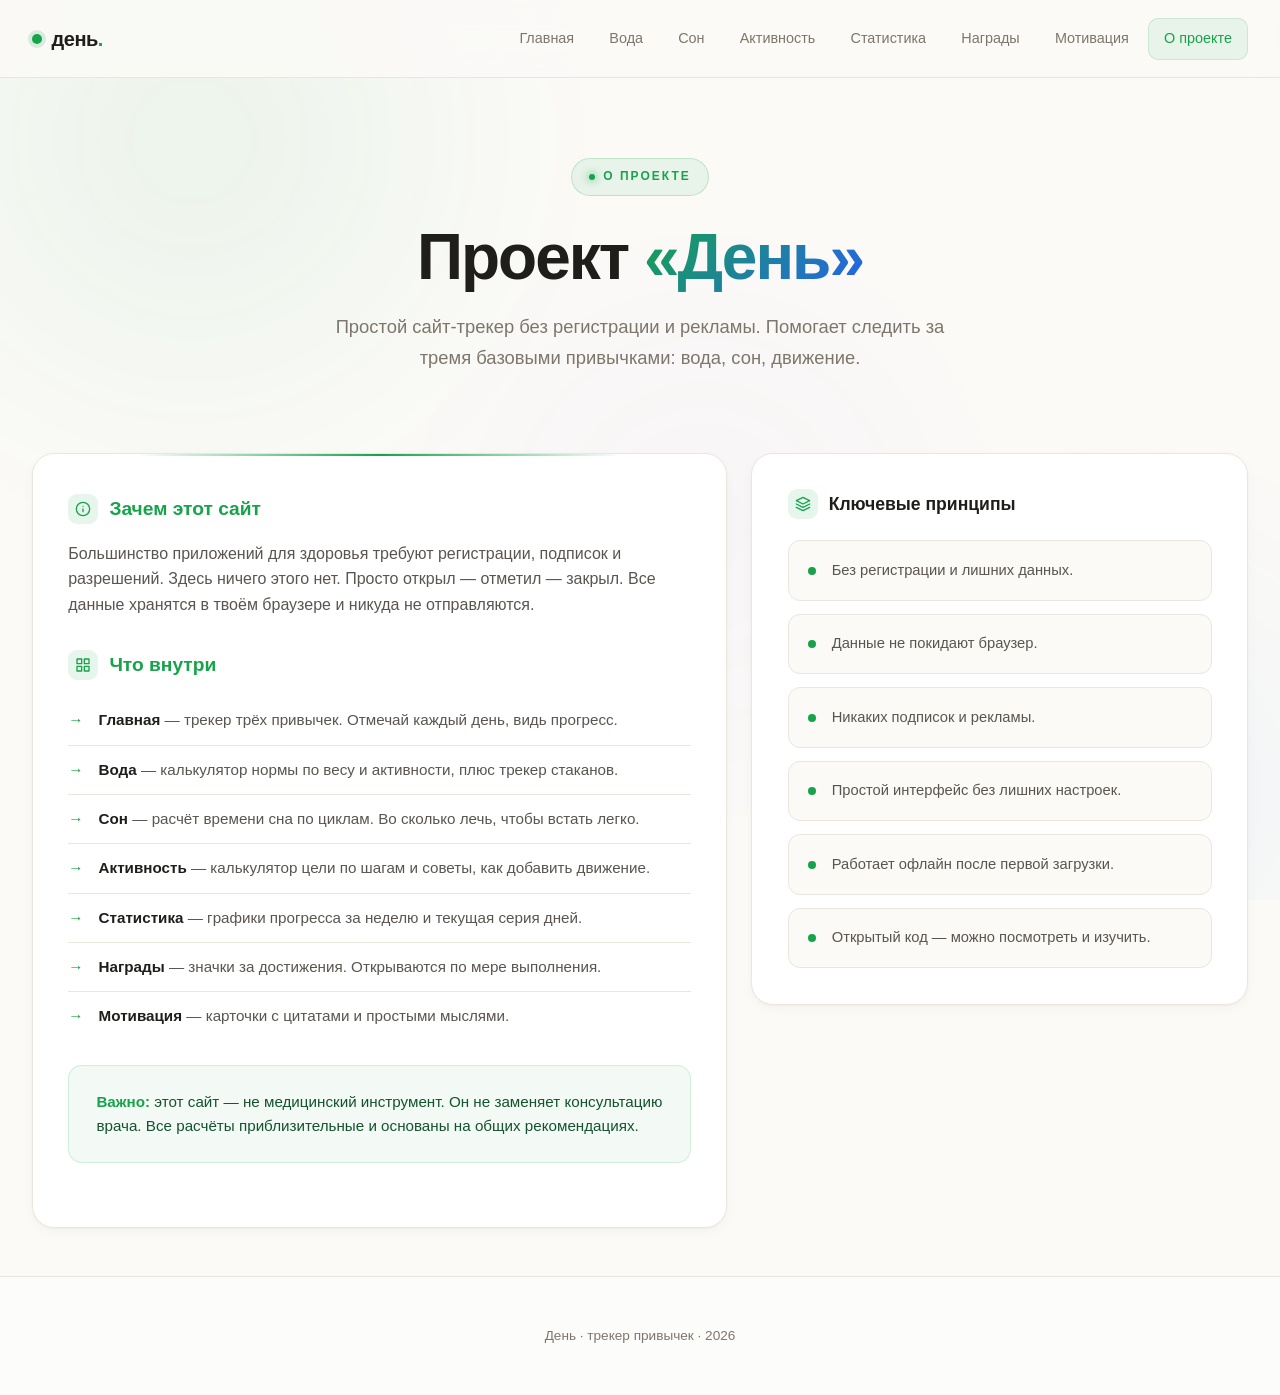
==== about.html @ 1b36b76b "Taegu Добавил файлы сайта" ====
<!DOCTYPE html>
<html lang="ru">

<head>
    <meta charset="UTF-8">
    <meta name="viewport" content="width=device-width, initial-scale=1.0">
    <title>О проекте — День</title>
    <link rel="stylesheet" href="style.css">
    <style>
        .about-grid {
            max-width: var(--container);
            margin: 2rem auto 3rem;
            padding: 0 2rem;
            display: grid;
            grid-template-columns: 1.4fr 1fr;
            gap: 1.5rem;
            align-items: start;
        }

        @media (max-width: 900px) {
            .about-grid {
                grid-template-columns: 1fr;
            }
        }

        .content {
            padding: 2.5rem 2.2rem;
            background: var(--card);
            border: 1px solid var(--border);
            border-radius: 22px;
            animation: fadeUp 0.9s cubic-bezier(0.4, 0, 0.2, 1) 0.15s both;
            position: relative;
            overflow: hidden;
            box-shadow: var(--shadow);
        }

        .content::before {
            content: '';
            position: absolute;
            top: 0;
            left: 15%;
            right: 15%;
            height: 2px;
            background: linear-gradient(90deg, transparent, var(--accent), transparent);
            border-radius: 100px;
        }

        .content h2 {
            font-size: 1.2rem;
            font-weight: 700;
            margin: 2rem 0 1rem;
            color: var(--accent);
            display: flex;
            align-items: center;
            gap: 0.7rem;
        }

        .content h2:first-child {
            margin-top: 0;
        }

        .content h2 .icon-box {
            width: 30px;
            height: 30px;
            border-radius: 9px;
            display: flex;
            align-items: center;
            justify-content: center;
            background: rgba(22, 163, 74, 0.1);
            color: var(--accent);
        }

        .content h2 svg {
            width: 16px;
            height: 16px;
        }

        .content p {
            font-size: 1rem;
            color: var(--muted-2);
            margin-bottom: 1rem;
        }

        .content ul {
            list-style: none;
            padding: 0;
            margin-bottom: 1.5rem;
        }

        .content ul li {
            padding: 0.75rem 0 0.75rem 1.9rem;
            position: relative;
            font-size: 0.95rem;
            color: var(--muted-2);
            border-bottom: 1px solid var(--border);
            transition: padding-left 0.25s;
        }

        .content ul li:hover {
            padding-left: 2.2rem;
        }

        .content ul li:last-child {
            border-bottom: none;
        }

        .content ul li::before {
            content: '→';
            position: absolute;
            left: 0;
            color: var(--accent);
            font-weight: 700;
        }

        .content ul li strong {
            color: var(--text);
        }

        .highlight {
            padding: 1.5rem 1.7rem;
            background: rgba(22, 163, 74, 0.05);
            border: 1px solid rgba(22, 163, 74, 0.15);
            border-radius: 14px;
            font-size: 0.95rem;
            color: #14532d;
            margin: 1.5rem 0;
        }

        .highlight strong {
            color: var(--accent);
        }

        .side-panel {
            padding: 2.2rem;
            background: var(--card);
            border: 1px solid var(--border);
            border-radius: 22px;
            animation: fadeUp 0.9s cubic-bezier(0.4, 0, 0.2, 1) 0.3s both;
            box-shadow: var(--shadow);
        }

        .side-panel h3 {
            font-size: 1.1rem;
            font-weight: 700;
            margin-bottom: 1.3rem;
            display: flex;
            align-items: center;
            gap: 0.7rem;
        }

        .side-panel h3 .icon-box {
            width: 30px;
            height: 30px;
            border-radius: 9px;
            display: flex;
            align-items: center;
            justify-content: center;
            background: rgba(22, 163, 74, 0.1);
            color: var(--accent);
        }

        .side-panel h3 svg {
            width: 16px;
            height: 16px;
        }

        .features {
            display: flex;
            flex-direction: column;
            gap: 0.8rem;
        }

        .feature {
            display: flex;
            gap: 1rem;
            padding: 1.1rem 1.2rem;
            background: var(--bg);
            border: 1px solid var(--border);
            border-radius: 12px;
            transition: all 0.3s;
        }

        .feature:hover {
            border-color: var(--border-hover);
            transform: translateX(3px);
            background: rgba(22, 163, 74, 0.03);
        }

        .feature .bullet {
            width: 8px;
            height: 8px;
            background: var(--accent);
            border-radius: 50%;
            margin-top: 8px;
            flex-shrink: 0;
        }

        .feature span {
            font-size: 0.92rem;
            color: var(--muted-2);
        }
    </style>
    <!-- Сюда вставите код счетчика LiveInternet -->
</head>

<body>
    <div class="bg-orbs">
        <div class="orb orb-1"></div>
        <div class="orb orb-2"></div>
        <div class="orb orb-3"></div>
    </div>

    <nav>
        <div class="logo">
            <span class="logo-dot"></span>
            <span class="logo-text">день<span>.</span></span>
        </div>
        <div class="nav-links">
            <a href="index.html">Главная</a>
            <a href="water.html">Вода</a>
            <a href="sleep.html">Сон</a>
            <a href="move.html">Активность</a>
            <a href="stats.html">Статистика</a>
            <a href="achievements.html">Награды</a>
            <a href="motivation.html">Мотивация</a>
            <a href="about.html" class="active">О проекте</a>
        </div>
    </nav>

    <div class="content-wrap">
        <header class="hero">
            <div class="badge">О проекте</div>
            <h1>Проект <em>«День»</em></h1>
            <p>Простой сайт-трекер без регистрации и рекламы. Помогает следить за тремя базовыми привычками: вода, сон,
                движение.</p>
        </header>

        <section class="about-grid">
            <div class="content">
                <h2>
                    <div class="icon-box"><svg viewBox="0 0 24 24" fill="none" stroke="currentColor" stroke-width="2"
                            stroke-linecap="round" stroke-linejoin="round">
                            <circle cx="12" cy="12" r="10" />
                            <line x1="12" y1="16" x2="12" y2="12" />
                            <line x1="12" y1="8" x2="12.01" y2="8" />
                        </svg></div>
                    Зачем этот сайт
                </h2>
                <p>Большинство приложений для здоровья требуют регистрации, подписок и разрешений. Здесь ничего этого
                    нет. Просто открыл — отметил — закрыл. Все данные хранятся в твоём браузере и никуда не
                    отправляются.</p>

                <h2>
                    <div class="icon-box"><svg viewBox="0 0 24 24" fill="none" stroke="currentColor" stroke-width="2"
                            stroke-linecap="round" stroke-linejoin="round">
                            <rect x="3" y="3" width="7" height="7" />
                            <rect x="14" y="3" width="7" height="7" />
                            <rect x="14" y="14" width="7" height="7" />
                            <rect x="3" y="14" width="7" height="7" />
                        </svg></div>
                    Что внутри
                </h2>
                <ul>
                    <li><strong>Главная</strong> — трекер трёх привычек. Отмечай каждый день, видь прогресс.</li>
                    <li><strong>Вода</strong> — калькулятор нормы по весу и активности, плюс трекер стаканов.</li>
                    <li><strong>Сон</strong> — расчёт времени сна по циклам. Во сколько лечь, чтобы встать легко.</li>
                    <li><strong>Активность</strong> — калькулятор цели по шагам и советы, как добавить движение.</li>
                    <li><strong>Статистика</strong> — графики прогресса за неделю и текущая серия дней.</li>
                    <li><strong>Награды</strong> — значки за достижения. Открываются по мере выполнения.</li>
                    <li><strong>Мотивация</strong> — карточки с цитатами и простыми мыслями.</li>
                </ul>



                <div class="highlight">
                    <strong>Важно:</strong> этот сайт — не медицинский инструмент. Он не заменяет консультацию врача.
                    Все расчёты приблизительные и основаны на общих рекомендациях.
                </div>
            </div>

            <div class="side-panel">
                <h3>
                    <div class="icon-box">
                        <svg viewBox="0 0 24 24" fill="none" stroke="currentColor" stroke-width="2"
                            stroke-linecap="round" stroke-linejoin="round">
                            <path d="M12 2L2 7l10 5 10-5-10-5z" />
                            <path d="M2 17l10 5 10-5" />
                            <path d="M2 12l10 5 10-5" />
                        </svg>
                    </div>
                    Ключевые принципы
                </h3>
                <div class="features">
                    <div class="feature">
                        <div class="bullet"></div><span>Без регистрации и лишних данных.</span>
                    </div>
                    <div class="feature">
                        <div class="bullet"></div><span>Данные не покидают браузер.</span>
                    </div>
                    <div class="feature">
                        <div class="bullet"></div><span>Никаких подписок и рекламы.</span>
                    </div>
                    <div class="feature">
                        <div class="bullet"></div><span>Простой интерфейс без лишних настроек.</span>
                    </div>
                    <div class="feature">
                        <div class="bullet"></div><span>Работает офлайн после первой загрузки.</span>
                    </div>
                    <div class="feature">
                        <div class="bullet"></div><span>Открытый код — можно посмотреть и изучить.</span>
                    </div>
                </div>
            </div>
        </section>
    </div>

    <footer>
        День · трекер привычек · 2026
    </footer>
</body>

</html>
---- style.css ----
* {
    box-sizing: border-box;
    margin: 0;
    padding: 0;
}

:root {
    --bg: #fbfaf7;
    --bg-2: #f4f1eb;
    --card: #ffffff;
    --border: #eae6de;
    --border-hover: #d8d2c4;
    --text: #1f1e1b;
    --muted: #7d766a;
    --muted-2: #5a5550;
    --accent: #16a34a;
    --accent-2: #2563eb;
    --accent-3: #7c3aed;
    --accent-4: #dc2626;
    --accent-5: #d97706;
    --shadow: 0 1px 3px rgba(31, 30, 27, 0.04), 0 4px 12px rgba(31, 30, 27, 0.03);
    --shadow-hover: 0 4px 12px rgba(31, 30, 27, 0.06), 0 12px 32px rgba(31, 30, 27, 0.08);
    --glow: rgba(22, 163, 74, 0.15);
    --container: 1280px;
}

html {
    scroll-behavior: smooth;
}

body {
    font-family: 'Inter', -apple-system, BlinkMacSystemFont, 'Segoe UI', sans-serif;
    background: var(--bg);
    color: var(--text);
    line-height: 1.6;
    -webkit-font-smoothing: antialiased;
    min-height: 100vh;
    overflow-x: hidden;
    position: relative;
    font-size: 16px;
}

.bg-orbs {
    position: fixed;
    inset: 0;
    overflow: hidden;
    z-index: 0;
    pointer-events: none;
}

.orb {
    position: absolute;
    border-radius: 50%;
    filter: blur(120px);
    opacity: 0.3;
    animation: floatOrb 25s ease-in-out infinite;
}

.orb-1 {
    width: 50vw;
    height: 50vw;
    top: -20%;
    left: -10%;
    background: radial-gradient(circle, rgba(22, 163, 74, 0.35), transparent 70%);
}

.orb-2 {
    width: 45vw;
    height: 45vw;
    bottom: -20%;
    right: -10%;
    background: radial-gradient(circle, rgba(37, 99, 235, 0.25), transparent 70%);
    animation-delay: -8s;
}

.orb-3 {
    width: 40vw;
    height: 40vw;
    top: 30%;
    right: 25%;
    background: radial-gradient(circle, rgba(124, 58, 237, 0.18), transparent 70%);
    animation-delay: -15s;
}

@keyframes floatOrb {

    0%,
    100% {
        transform: translate(0, 0) scale(1);
    }

    33% {
        transform: translate(4%, -3%) scale(1.05);
    }

    66% {
        transform: translate(-3%, 4%) scale(0.95);
    }
}

nav {
    position: sticky;
    top: 0;
    z-index: 100;
    padding: 1.1rem 2rem;
    display: flex;
    justify-content: space-between;
    align-items: center;
    max-width: var(--container);
    margin: 0 auto;
    background: rgba(251, 250, 247, 0.85);
    backdrop-filter: blur(24px);
    -webkit-backdrop-filter: blur(24px);
    border-bottom: 1px solid var(--border);
}

.logo {
    font-size: 1.25rem;
    font-weight: 800;
    letter-spacing: -0.5px;
    display: flex;
    align-items: center;
    gap: 0.6rem;
}

.logo-dot {
    width: 10px;
    height: 10px;
    border-radius: 50%;
    background: var(--accent);
    box-shadow: 0 0 0 4px var(--glow);
    animation: pulseDot 2.4s infinite;
}

@keyframes pulseDot {

    0%,
    100% {
        transform: scale(1);
        box-shadow: 0 0 0 4px var(--glow);
    }

    50% {
        transform: scale(0.85);
        box-shadow: 0 0 0 8px rgba(22, 163, 74, 0.08);
    }
}

.logo-text {
    color: var(--text);
}

.logo-text span {
    color: var(--accent);
}

.nav-links {
    display: flex;
    gap: 0.2rem;
    font-size: 0.9rem;
    font-weight: 500;
}

.nav-links a {
    color: var(--muted);
    text-decoration: none;
    transition: all 0.25s;
    padding: 0.6rem 1rem;
    border-radius: 10px;
}

.nav-links a:hover {
    color: var(--text);
    background: rgba(0, 0, 0, 0.03);
}

.nav-links a.active {
    color: var(--accent);
    background: rgba(22, 163, 74, 0.08);
    box-shadow: inset 0 0 0 1px rgba(22, 163, 74, 0.15);
}

@media (max-width: 1000px) {
    .nav-links {
        display: none;
    }

    nav {
        padding: 1rem 1.2rem;
    }
}

.content-wrap {
    position: relative;
    z-index: 1;
}

.hero {
    max-width: var(--container);
    margin: 0 auto;
    padding: 5rem 2rem 3rem;
    text-align: center;
    animation: fadeUp 0.9s cubic-bezier(0.4, 0, 0.2, 1) both;
}

@keyframes fadeUp {
    from {
        opacity: 0;
        transform: translateY(30px);
    }

    to {
        opacity: 1;
        transform: translateY(0);
    }
}

.badge {
    display: inline-flex;
    align-items: center;
    gap: 0.5rem;
    padding: 0.5rem 1.1rem;
    background: rgba(22, 163, 74, 0.08);
    border: 1px solid rgba(22, 163, 74, 0.2);
    border-radius: 100px;
    font-size: 0.75rem;
    font-weight: 600;
    color: var(--accent);
    letter-spacing: 2px;
    text-transform: uppercase;
    margin-bottom: 1.8rem;
}

.badge::before {
    content: '';
    width: 6px;
    height: 6px;
    background: var(--accent);
    border-radius: 50%;
    box-shadow: 0 0 8px var(--accent);
    animation: pulseDot 2s infinite;
}

.hero h1 {
    font-size: clamp(2.2rem, 5vw, 4rem);
    line-height: 1.05;
    font-weight: 800;
    margin-bottom: 1.3rem;
    letter-spacing: -2px;
    color: var(--text);
}

.hero h1 em {
    font-style: normal;
    background: linear-gradient(135deg, var(--accent), var(--accent-2));
    -webkit-background-clip: text;
    background-clip: text;
    -webkit-text-fill-color: transparent;
}

.hero p {
    font-size: 1.15rem;
    color: var(--muted);
    max-width: 65ch;
    margin: 0 auto;
    line-height: 1.65;
}

.two-col {
    max-width: var(--container);
    margin: 2rem auto 3rem;
    padding: 0 2rem;
    display: grid;
    grid-template-columns: 1fr 1fr;
    gap: 1.5rem;
    align-items: start;
}

@media (max-width: 900px) {
    .two-col {
        grid-template-columns: 1fr;
    }
}

.panel {
    padding: 2.5rem 2.2rem;
    background: var(--card);
    border: 1px solid var(--border);
    border-radius: 22px;
    box-shadow: var(--shadow);
    animation: fadeUp 0.9s cubic-bezier(0.4, 0, 0.2, 1) 0.15s both;
    position: relative;
    overflow: hidden;
}

.panel::before {
    content: '';
    position: absolute;
    top: 0;
    left: 15%;
    right: 15%;
    height: 2px;
    background: linear-gradient(90deg, transparent, var(--accent), transparent);
    border-radius: 100px;
}

.panel.wide {
    max-width: var(--container);
    margin: 2rem auto 3rem;
}

.panel h2 {
    font-size: 1.25rem;
    font-weight: 700;
    margin-bottom: 1.5rem;
    display: flex;
    align-items: center;
    gap: 0.7rem;
    color: var(--text);
}

.panel h2 .icon-box {
    width: 34px;
    height: 34px;
    border-radius: 10px;
    display: flex;
    align-items: center;
    justify-content: center;
    background: rgba(22, 163, 74, 0.1);
    color: var(--accent);
}

.panel h2 svg {
    width: 18px;
    height: 18px;
}

.field {
    margin-bottom: 1.3rem;
}

.field label {
    display: block;
    font-size: 0.85rem;
    color: var(--muted);
    margin-bottom: 0.5rem;
    font-weight: 500;
}

.field input,
.field select {
    width: 100%;
    padding: 0.95rem 1.1rem;
    border: 1px solid var(--border);
    border-radius: 11px;
    font-size: 1rem;
    font-family: inherit;
    background: var(--bg);
    color: var(--text);
    transition: all 0.25s;
}

.field input:focus,
.field select:focus {
    outline: none;
    border-color: var(--accent);
    box-shadow: 0 0 0 4px rgba(22, 163, 74, 0.1);
    background: #fff;
}

.btn {
    display: inline-flex;
    align-items: center;
    gap: 0.5rem;
    padding: 0.9rem 1.8rem;
    background: linear-gradient(135deg, var(--accent), var(--accent-2));
    color: #fff;
    border: none;
    border-radius: 12px;
    font-family: inherit;
    font-size: 0.95rem;
    font-weight: 700;
    cursor: pointer;
    transition: all 0.25s;
    box-shadow: 0 4px 16px rgba(22, 163, 74, 0.2);
}

.btn:hover {
    transform: translateY(-2px);
    box-shadow: 0 8px 24px rgba(22, 163, 74, 0.3);
}

.section-head {
    max-width: var(--container);
    margin: 0 auto;
    padding: 3rem 2rem 1.5rem;
}

.section-head h2 {
    font-size: 1.5rem;
    font-weight: 700;
    letter-spacing: -0.5px;
    color: var(--text);
}

.section-head p {
    font-size: 0.95rem;
    color: var(--muted);
    margin-top: 0.3rem;
}

.tools {
    max-width: var(--container);
    margin: 0 auto;
    padding: 0 2rem 4rem;
    display: grid;
    grid-template-columns: repeat(auto-fit, minmax(300px, 1fr));
    gap: 1.3rem;
}

.tool {
    background: var(--card);
    border: 1px solid var(--border);
    border-radius: 18px;
    padding: 2rem;
    text-decoration: none;
    color: inherit;
    transition: all 0.4s cubic-bezier(0.4, 0, 0.2, 1);
    position: relative;
    overflow: hidden;
    display: block;
    box-shadow: var(--shadow);
}

.tool::before {
    content: '';
    position: absolute;
    top: 0;
    left: 0;
    right: 0;
    height: 3px;
    background: linear-gradient(90deg, var(--accent), var(--accent-2));
    transform: scaleX(0);
    transform-origin: left;
    transition: transform 0.5s;
}

.tool:hover {
    transform: translateY(-6px);
    border-color: var(--border-hover);
    box-shadow: var(--shadow-hover);
}

.tool:hover::before {
    transform: scaleX(1);
}

.tool .tool-icon {
    width: 48px;
    height: 48px;
    border-radius: 13px;
    display: flex;
    align-items: center;
    justify-content: center;
    margin-bottom: 1.3rem;
    background: rgba(22, 163, 74, 0.1);
    color: var(--accent);
    transition: all 0.35s;
}

.tool:hover .tool-icon {
    transform: scale(1.1) rotate(-5deg);
    background: rgba(22, 163, 74, 0.15);
    box-shadow: 0 0 20px rgba(22, 163, 74, 0.15);
}

.tool .tool-icon svg {
    width: 24px;
    height: 24px;
}

.tool .num {
    font-size: 0.72rem;
    color: var(--muted);
    font-weight: 700;
    letter-spacing: 2px;
    margin-bottom: 0.8rem;
    display: block;
}

.tool h3 {
    font-size: 1.2rem;
    font-weight: 700;
    margin-bottom: 0.5rem;
    letter-spacing: -0.3px;
    color: var(--text);
}

.tool p {
    font-size: 0.92rem;
    color: var(--muted);
    line-height: 1.55;
}

footer {
    padding: 3rem 2rem;
    text-align: center;
    font-size: 0.85rem;
    color: var(--muted);
    border-top: 1px solid var(--border);
    position: relative;
    z-index: 1;
    background: rgba(255, 255, 255, 0.4);
}

footer a {
    color: var(--accent);
    text-decoration: none;
}

footer a:hover {
    text-decoration: underline;
}

@media (max-width: 640px) {
    .hero {
        padding: 3.5rem 1.3rem 2rem;
    }

    .two-col {
        padding: 0 1rem;
        gap: 1rem;
    }

    .panel {
        padding: 1.8rem 1.3rem;
    }

    .section-head {
        padding: 2rem 1.3rem 1rem;
    }

    .tools {
        padding: 0 1rem 3rem;
    }
}
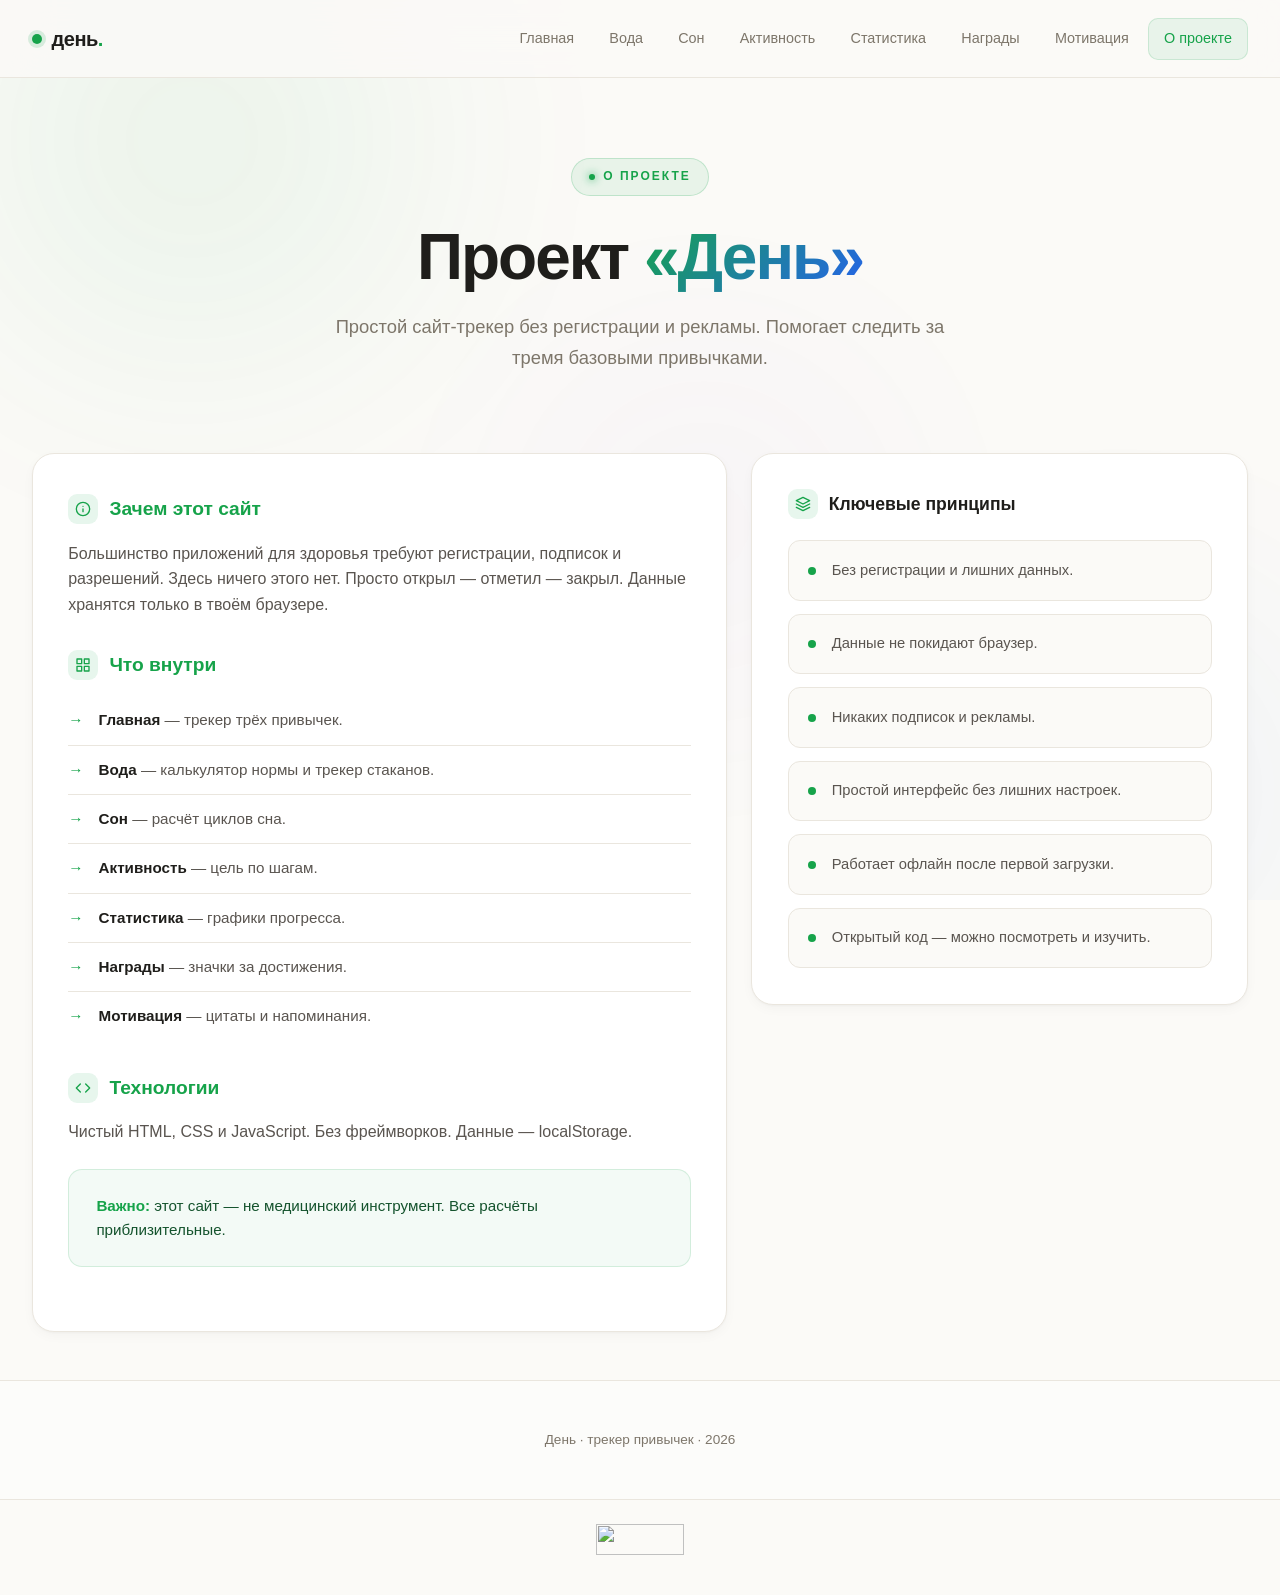
==== commit 1cc6b9bd: "Update about.html" ====
--- a/about.html
+++ b/about.html
@@ -1,220 +1,41 @@
 <!DOCTYPE html>
 <html lang="ru">
-
 <head>
     <meta charset="UTF-8">
     <meta name="viewport" content="width=device-width, initial-scale=1.0">
     <title>О проекте — День</title>
     <link rel="stylesheet" href="style.css">
     <style>
-        .about-grid {
-            max-width: var(--container);
-            margin: 2rem auto 3rem;
-            padding: 0 2rem;
-            display: grid;
-            grid-template-columns: 1.4fr 1fr;
-            gap: 1.5rem;
-            align-items: start;
-        }
-
-        @media (max-width: 900px) {
-            .about-grid {
-                grid-template-columns: 1fr;
-            }
-        }
-
-        .content {
-            padding: 2.5rem 2.2rem;
-            background: var(--card);
-            border: 1px solid var(--border);
-            border-radius: 22px;
-            animation: fadeUp 0.9s cubic-bezier(0.4, 0, 0.2, 1) 0.15s both;
-            position: relative;
-            overflow: hidden;
-            box-shadow: var(--shadow);
-        }
-
-        .content::before {
-            content: '';
-            position: absolute;
-            top: 0;
-            left: 15%;
-            right: 15%;
-            height: 2px;
-            background: linear-gradient(90deg, transparent, var(--accent), transparent);
-            border-radius: 100px;
-        }
-
-        .content h2 {
-            font-size: 1.2rem;
-            font-weight: 700;
-            margin: 2rem 0 1rem;
-            color: var(--accent);
-            display: flex;
-            align-items: center;
-            gap: 0.7rem;
-        }
-
-        .content h2:first-child {
-            margin-top: 0;
-        }
-
-        .content h2 .icon-box {
-            width: 30px;
-            height: 30px;
-            border-radius: 9px;
-            display: flex;
-            align-items: center;
-            justify-content: center;
-            background: rgba(22, 163, 74, 0.1);
-            color: var(--accent);
-        }
-
-        .content h2 svg {
-            width: 16px;
-            height: 16px;
-        }
-
-        .content p {
-            font-size: 1rem;
-            color: var(--muted-2);
-            margin-bottom: 1rem;
-        }
-
-        .content ul {
-            list-style: none;
-            padding: 0;
-            margin-bottom: 1.5rem;
-        }
-
-        .content ul li {
-            padding: 0.75rem 0 0.75rem 1.9rem;
-            position: relative;
-            font-size: 0.95rem;
-            color: var(--muted-2);
-            border-bottom: 1px solid var(--border);
-            transition: padding-left 0.25s;
-        }
-
-        .content ul li:hover {
-            padding-left: 2.2rem;
-        }
-
-        .content ul li:last-child {
-            border-bottom: none;
-        }
-
-        .content ul li::before {
-            content: '→';
-            position: absolute;
-            left: 0;
-            color: var(--accent);
-            font-weight: 700;
-        }
-
-        .content ul li strong {
-            color: var(--text);
-        }
-
-        .highlight {
-            padding: 1.5rem 1.7rem;
-            background: rgba(22, 163, 74, 0.05);
-            border: 1px solid rgba(22, 163, 74, 0.15);
-            border-radius: 14px;
-            font-size: 0.95rem;
-            color: #14532d;
-            margin: 1.5rem 0;
-        }
-
-        .highlight strong {
-            color: var(--accent);
-        }
-
-        .side-panel {
-            padding: 2.2rem;
-            background: var(--card);
-            border: 1px solid var(--border);
-            border-radius: 22px;
-            animation: fadeUp 0.9s cubic-bezier(0.4, 0, 0.2, 1) 0.3s both;
-            box-shadow: var(--shadow);
-        }
-
-        .side-panel h3 {
-            font-size: 1.1rem;
-            font-weight: 700;
-            margin-bottom: 1.3rem;
-            display: flex;
-            align-items: center;
-            gap: 0.7rem;
-        }
-
-        .side-panel h3 .icon-box {
-            width: 30px;
-            height: 30px;
-            border-radius: 9px;
-            display: flex;
-            align-items: center;
-            justify-content: center;
-            background: rgba(22, 163, 74, 0.1);
-            color: var(--accent);
-        }
-
-        .side-panel h3 svg {
-            width: 16px;
-            height: 16px;
-        }
-
-        .features {
-            display: flex;
-            flex-direction: column;
-            gap: 0.8rem;
-        }
-
-        .feature {
-            display: flex;
-            gap: 1rem;
-            padding: 1.1rem 1.2rem;
-            background: var(--bg);
-            border: 1px solid var(--border);
-            border-radius: 12px;
-            transition: all 0.3s;
-        }
-
-        .feature:hover {
-            border-color: var(--border-hover);
-            transform: translateX(3px);
-            background: rgba(22, 163, 74, 0.03);
-        }
-
-        .feature .bullet {
-            width: 8px;
-            height: 8px;
-            background: var(--accent);
-            border-radius: 50%;
-            margin-top: 8px;
-            flex-shrink: 0;
-        }
-
-        .feature span {
-            font-size: 0.92rem;
-            color: var(--muted-2);
-        }
+        .about-grid { max-width: var(--container); margin: 2rem auto 3rem; padding: 0 2rem; display: grid; grid-template-columns: 1.4fr 1fr; gap: 1.5rem; align-items: start; }
+        @media (max-width: 900px) { .about-grid { grid-template-columns: 1fr; } }
+        .content { padding: 2.5rem 2.2rem; background: var(--card); border: 1px solid var(--border); border-radius: 22px; animation: fadeUp 0.9s 0.15s both; box-shadow: var(--shadow); }
+        .content h2 { font-size: 1.2rem; font-weight: 700; margin: 2rem 0 1rem; color: var(--accent); display: flex; align-items: center; gap: 0.7rem; }
+        .content h2:first-child { margin-top: 0; }
+        .content h2 .icon-box { width: 30px; height: 30px; border-radius: 9px; display: flex; align-items: center; justify-content: center; background: rgba(22,163,74,0.1); color: var(--accent); }
+        .content h2 svg { width: 16px; height: 16px; }
+        .content p { font-size: 1rem; color: var(--muted-2); margin-bottom: 1rem; }
+        .content ul { list-style: none; padding: 0; margin-bottom: 1.5rem; }
+        .content ul li { padding: 0.75rem 0 0.75rem 1.9rem; position: relative; font-size: 0.95rem; color: var(--muted-2); border-bottom: 1px solid var(--border); }
+        .content ul li:last-child { border-bottom: none; }
+        .content ul li::before { content: '→'; position: absolute; left: 0; color: var(--accent); font-weight: 700; }
+        .content ul li strong { color: var(--text); }
+        .highlight { padding: 1.5rem 1.7rem; background: rgba(22,163,74,0.05); border: 1px solid rgba(22,163,74,0.15); border-radius: 14px; font-size: 0.95rem; color: #14532d; margin: 1.5rem 0; }
+        .highlight strong { color: var(--accent); }
+        .side-panel { padding: 2.2rem; background: var(--card); border: 1px solid var(--border); border-radius: 22px; animation: fadeUp 0.9s 0.3s both; box-shadow: var(--shadow); }
+        .side-panel h3 { font-size: 1.1rem; font-weight: 700; margin-bottom: 1.3rem; display: flex; align-items: center; gap: 0.7rem; }
+        .side-panel h3 .icon-box { width: 30px; height: 30px; border-radius: 9px; display: flex; align-items: center; justify-content: center; background: rgba(22,163,74,0.1); color: var(--accent); }
+        .side-panel h3 svg { width: 16px; height: 16px; }
+        .features { display: flex; flex-direction: column; gap: 0.8rem; }
+        .feature { display: flex; gap: 1rem; padding: 1.1rem 1.2rem; background: var(--bg); border: 1px solid var(--border); border-radius: 12px; }
+        .feature .bullet { width: 8px; height: 8px; background: var(--accent); border-radius: 50%; margin-top: 8px; flex-shrink: 0; }
+        .feature span { font-size: 0.92rem; color: var(--muted-2); }
     </style>
-    <!-- Сюда вставите код счетчика LiveInternet -->
 </head>
-
 <body>
-    <div class="bg-orbs">
-        <div class="orb orb-1"></div>
-        <div class="orb orb-2"></div>
-        <div class="orb orb-3"></div>
-    </div>
+    <div class="bg-orbs"><div class="orb orb-1"></div><div class="orb orb-2"></div><div class="orb orb-3"></div></div>
 
     <nav>
-        <div class="logo">
-            <span class="logo-dot"></span>
-            <span class="logo-text">день<span>.</span></span>
-        </div>
+        <div class="logo"><span class="logo-dot"></span><span class="logo-text">день<span>.</span></span></div>
         <div class="nav-links">
             <a href="index.html">Главная</a>
             <a href="water.html">Вода</a>
@@ -231,84 +52,37 @@
         <header class="hero">
             <div class="badge">О проекте</div>
             <h1>Проект <em>«День»</em></h1>
-            <p>Простой сайт-трекер без регистрации и рекламы. Помогает следить за тремя базовыми привычками: вода, сон,
-                движение.</p>
+            <p>Простой сайт-трекер без регистрации и рекламы. Помогает следить за тремя базовыми привычками.</p>
         </header>
 
         <section class="about-grid">
             <div class="content">
-                <h2>
-                    <div class="icon-box"><svg viewBox="0 0 24 24" fill="none" stroke="currentColor" stroke-width="2"
-                            stroke-linecap="round" stroke-linejoin="round">
-                            <circle cx="12" cy="12" r="10" />
-                            <line x1="12" y1="16" x2="12" y2="12" />
-                            <line x1="12" y1="8" x2="12.01" y2="8" />
-                        </svg></div>
-                    Зачем этот сайт
-                </h2>
-                <p>Большинство приложений для здоровья требуют регистрации, подписок и разрешений. Здесь ничего этого
-                    нет. Просто открыл — отметил — закрыл. Все данные хранятся в твоём браузере и никуда не
-                    отправляются.</p>
-
-                <h2>
-                    <div class="icon-box"><svg viewBox="0 0 24 24" fill="none" stroke="currentColor" stroke-width="2"
-                            stroke-linecap="round" stroke-linejoin="round">
-                            <rect x="3" y="3" width="7" height="7" />
-                            <rect x="14" y="3" width="7" height="7" />
-                            <rect x="14" y="14" width="7" height="7" />
-                            <rect x="3" y="14" width="7" height="7" />
-                        </svg></div>
-                    Что внутри
-                </h2>
+                <h2><div class="icon-box"><svg viewBox="0 0 24 24" fill="none" stroke="currentColor" stroke-width="2" stroke-linecap="round" stroke-linejoin="round"><circle cx="12" cy="12" r="10"/><line x1="12" y1="16" x2="12" y2="12"/><line x1="12" y1="8" x2="12.01" y2="8"/></svg></div>Зачем этот сайт</h2>
+                <p>Большинство приложений для здоровья требуют регистрации, подписок и разрешений. Здесь ничего этого нет. Просто открыл — отметил — закрыл. Данные хранятся только в твоём браузере.</p>
+                <h2><div class="icon-box"><svg viewBox="0 0 24 24" fill="none" stroke="currentColor" stroke-width="2" stroke-linecap="round" stroke-linejoin="round"><rect x="3" y="3" width="7" height="7"/><rect x="14" y="3" width="7" height="7"/><rect x="14" y="14" width="7" height="7"/><rect x="3" y="14" width="7" height="7"/></svg></div>Что внутри</h2>
                 <ul>
-                    <li><strong>Главная</strong> — трекер трёх привычек. Отмечай каждый день, видь прогресс.</li>
-                    <li><strong>Вода</strong> — калькулятор нормы по весу и активности, плюс трекер стаканов.</li>
-                    <li><strong>Сон</strong> — расчёт времени сна по циклам. Во сколько лечь, чтобы встать легко.</li>
-                    <li><strong>Активность</strong> — калькулятор цели по шагам и советы, как добавить движение.</li>
-                    <li><strong>Статистика</strong> — графики прогресса за неделю и текущая серия дней.</li>
-                    <li><strong>Награды</strong> — значки за достижения. Открываются по мере выполнения.</li>
-                    <li><strong>Мотивация</strong> — карточки с цитатами и простыми мыслями.</li>
+                    <li><strong>Главная</strong> — трекер трёх привычек.</li>
+                    <li><strong>Вода</strong> — калькулятор нормы и трекер стаканов.</li>
+                    <li><strong>Сон</strong> — расчёт циклов сна.</li>
+                    <li><strong>Активность</strong> — цель по шагам.</li>
+                    <li><strong>Статистика</strong> — графики прогресса.</li>
+                    <li><strong>Награды</strong> — значки за достижения.</li>
+                    <li><strong>Мотивация</strong> — цитаты и напоминания.</li>
                 </ul>
-
-
-
-                <div class="highlight">
-                    <strong>Важно:</strong> этот сайт — не медицинский инструмент. Он не заменяет консультацию врача.
-                    Все расчёты приблизительные и основаны на общих рекомендациях.
-                </div>
+                <h2><div class="icon-box"><svg viewBox="0 0 24 24" fill="none" stroke="currentColor" stroke-width="2" stroke-linecap="round" stroke-linejoin="round"><polyline points="16 18 22 12 16 6"/><polyline points="8 6 2 12 8 18"/></svg></div>Технологии</h2>
+                <p>Чистый HTML, CSS и JavaScript. Без фреймворков. Данные — localStorage.</p>
+                <div class="highlight"><strong>Важно:</strong> этот сайт — не медицинский инструмент. Все расчёты приблизительные.</div>
             </div>
 
             <div class="side-panel">
-                <h3>
-                    <div class="icon-box">
-                        <svg viewBox="0 0 24 24" fill="none" stroke="currentColor" stroke-width="2"
-                            stroke-linecap="round" stroke-linejoin="round">
-                            <path d="M12 2L2 7l10 5 10-5-10-5z" />
-                            <path d="M2 17l10 5 10-5" />
-                            <path d="M2 12l10 5 10-5" />
-                        </svg>
-                    </div>
-                    Ключевые принципы
-                </h3>
+                <h3><div class="icon-box"><svg viewBox="0 0 24 24" fill="none" stroke="currentColor" stroke-width="2" stroke-linecap="round" stroke-linejoin="round"><path d="M12 2L2 7l10 5 10-5-10-5z"/><path d="M2 17l10 5 10-5"/><path d="M2 12l10 5 10-5"/></svg></div>Ключевые принципы</h3>
                 <div class="features">
-                    <div class="feature">
-                        <div class="bullet"></div><span>Без регистрации и лишних данных.</span>
-                    </div>
-                    <div class="feature">
-                        <div class="bullet"></div><span>Данные не покидают браузер.</span>
-                    </div>
-                    <div class="feature">
-                        <div class="bullet"></div><span>Никаких подписок и рекламы.</span>
-                    </div>
-                    <div class="feature">
-                        <div class="bullet"></div><span>Простой интерфейс без лишних настроек.</span>
-                    </div>
-                    <div class="feature">
-                        <div class="bullet"></div><span>Работает офлайн после первой загрузки.</span>
-                    </div>
-                    <div class="feature">
-                        <div class="bullet"></div><span>Открытый код — можно посмотреть и изучить.</span>
-                    </div>
+                    <div class="feature"><div class="bullet"></div><span>Без регистрации и лишних данных.</span></div>
+                    <div class="feature"><div class="bullet"></div><span>Данные не покидают браузер.</span></div>
+                    <div class="feature"><div class="bullet"></div><span>Никаких подписок и рекламы.</span></div>
+                    <div class="feature"><div class="bullet"></div><span>Простой интерфейс без лишних настроек.</span></div>
+                    <div class="feature"><div class="bullet"></div><span>Работает офлайн после первой загрузки.</span></div>
+                    <div class="feature"><div class="bullet"></div><span>Открытый код — можно посмотреть и изучить.</span></div>
                 </div>
             </div>
         </section>
@@ -317,6 +91,18 @@
     <footer>
         День · трекер привычек · 2026
     </footer>
+
+    <div style="text-align: center; padding: 1.5rem 0 2rem; border-top: 1px solid #eae6de;">
+        <!--LiveInternet counter--><a href="https://www.liveinternet.ru/click"
+        target="_blank"><img id="licntFA1E" width="88" height="31" style="border:0"
+        title="LiveInternet: показано число просмотров и посетителей за 24 часа"
+        src="[data-uri]"
+        alt=""/></a><script>(function(d,s){d.getElementById("licntFA1E").src=
+        "https://counter.yadro.ru/hit?t52.13;r"+escape(d.referrer)+
+        ((typeof(s)=="undefined")?"":";s"+s.width+"*"+s.height+"*"+
+        (s.colorDepth?s.colorDepth:s.pixelDepth))+";u"+escape(d.URL)+
+        ";h"+escape(d.title.substring(0,150))+";"+Math.random()})
+        (document,screen)</script><!--/LiveInternet-->
+    </div>
 </body>
-
-</html>+</html>
--- a/style.css
+++ b/style.css
@@ -1,8 +1,4 @@
-* {
-    box-sizing: border-box;
-    margin: 0;
-    padding: 0;
-}
+* { box-sizing: border-box; margin: 0; padding: 0; }
 
 :root {
     --bg: #fbfaf7;
@@ -24,9 +20,7 @@
     --container: 1280px;
 }
 
-html {
-    scroll-behavior: smooth;
-}
+html { scroll-behavior: smooth; }
 
 body {
     font-family: 'Inter', -apple-system, BlinkMacSystemFont, 'Segoe UI', sans-serif;
@@ -40,160 +34,36 @@
     font-size: 16px;
 }
 
-.bg-orbs {
-    position: fixed;
-    inset: 0;
-    overflow: hidden;
-    z-index: 0;
-    pointer-events: none;
-}
-
-.orb {
-    position: absolute;
-    border-radius: 50%;
-    filter: blur(120px);
-    opacity: 0.3;
-    animation: floatOrb 25s ease-in-out infinite;
-}
-
-.orb-1 {
-    width: 50vw;
-    height: 50vw;
-    top: -20%;
-    left: -10%;
-    background: radial-gradient(circle, rgba(22, 163, 74, 0.35), transparent 70%);
-}
-
-.orb-2 {
-    width: 45vw;
-    height: 45vw;
-    bottom: -20%;
-    right: -10%;
-    background: radial-gradient(circle, rgba(37, 99, 235, 0.25), transparent 70%);
-    animation-delay: -8s;
-}
-
-.orb-3 {
-    width: 40vw;
-    height: 40vw;
-    top: 30%;
-    right: 25%;
-    background: radial-gradient(circle, rgba(124, 58, 237, 0.18), transparent 70%);
-    animation-delay: -15s;
-}
-
-@keyframes floatOrb {
-
-    0%,
-    100% {
-        transform: translate(0, 0) scale(1);
-    }
-
-    33% {
-        transform: translate(4%, -3%) scale(1.05);
-    }
-
-    66% {
-        transform: translate(-3%, 4%) scale(0.95);
-    }
-}
+.bg-orbs { position: fixed; inset: 0; overflow: hidden; z-index: 0; pointer-events: none; }
+.orb { position: absolute; border-radius: 50%; filter: blur(120px); opacity: 0.3; animation: floatOrb 25s ease-in-out infinite; }
+.orb-1 { width: 50vw; height: 50vw; top: -20%; left: -10%; background: radial-gradient(circle, rgba(22,163,74,0.35), transparent 70%); }
+.orb-2 { width: 45vw; height: 45vw; bottom: -20%; right: -10%; background: radial-gradient(circle, rgba(37,99,235,0.25), transparent 70%); animation-delay: -8s; }
+.orb-3 { width: 40vw; height: 40vw; top: 30%; right: 25%; background: radial-gradient(circle, rgba(124,58,237,0.18), transparent 70%); animation-delay: -15s; }
+@keyframes floatOrb { 0%,100% { transform: translate(0,0) scale(1); } 33% { transform: translate(4%,-3%) scale(1.05); } 66% { transform: translate(-3%,4%) scale(0.95); } }
 
 nav {
-    position: sticky;
-    top: 0;
-    z-index: 100;
+    position: sticky; top: 0; z-index: 100;
     padding: 1.1rem 2rem;
-    display: flex;
-    justify-content: space-between;
-    align-items: center;
-    max-width: var(--container);
-    margin: 0 auto;
-    background: rgba(251, 250, 247, 0.85);
+    display: flex; justify-content: space-between; align-items: center;
+    max-width: var(--container); margin: 0 auto;
+    background: rgba(251,250,247,0.85);
     backdrop-filter: blur(24px);
     -webkit-backdrop-filter: blur(24px);
     border-bottom: 1px solid var(--border);
 }
+.logo { font-size: 1.25rem; font-weight: 800; letter-spacing: -0.5px; display: flex; align-items: center; gap: 0.6rem; }
+.logo-dot { width: 10px; height: 10px; border-radius: 50%; background: var(--accent); box-shadow: 0 0 0 4px var(--glow); animation: pulseDot 2.4s infinite; }
+@keyframes pulseDot { 0%,100% { transform: scale(1); box-shadow: 0 0 0 4px var(--glow); } 50% { transform: scale(0.85); box-shadow: 0 0 0 8px rgba(22,163,74,0.08); } }
+.logo-text { color: var(--text); }
+.logo-text span { color: var(--accent); }
 
-.logo {
-    font-size: 1.25rem;
-    font-weight: 800;
-    letter-spacing: -0.5px;
-    display: flex;
-    align-items: center;
-    gap: 0.6rem;
-}
+.nav-links { display: flex; gap: 0.2rem; font-size: 0.9rem; font-weight: 500; }
+.nav-links a { color: var(--muted); text-decoration: none; transition: all 0.25s; padding: 0.6rem 1rem; border-radius: 10px; }
+.nav-links a:hover { color: var(--text); background: rgba(0,0,0,0.03); }
+.nav-links a.active { color: var(--accent); background: rgba(22,163,74,0.08); box-shadow: inset 0 0 0 1px rgba(22,163,74,0.15); }
+@media (max-width: 1000px) { .nav-links { display: none; } nav { padding: 1rem 1.2rem; } }
 
-.logo-dot {
-    width: 10px;
-    height: 10px;
-    border-radius: 50%;
-    background: var(--accent);
-    box-shadow: 0 0 0 4px var(--glow);
-    animation: pulseDot 2.4s infinite;
-}
-
-@keyframes pulseDot {
-
-    0%,
-    100% {
-        transform: scale(1);
-        box-shadow: 0 0 0 4px var(--glow);
-    }
-
-    50% {
-        transform: scale(0.85);
-        box-shadow: 0 0 0 8px rgba(22, 163, 74, 0.08);
-    }
-}
-
-.logo-text {
-    color: var(--text);
-}
-
-.logo-text span {
-    color: var(--accent);
-}
-
-.nav-links {
-    display: flex;
-    gap: 0.2rem;
-    font-size: 0.9rem;
-    font-weight: 500;
-}
-
-.nav-links a {
-    color: var(--muted);
-    text-decoration: none;
-    transition: all 0.25s;
-    padding: 0.6rem 1rem;
-    border-radius: 10px;
-}
-
-.nav-links a:hover {
-    color: var(--text);
-    background: rgba(0, 0, 0, 0.03);
-}
-
-.nav-links a.active {
-    color: var(--accent);
-    background: rgba(22, 163, 74, 0.08);
-    box-shadow: inset 0 0 0 1px rgba(22, 163, 74, 0.15);
-}
-
-@media (max-width: 1000px) {
-    .nav-links {
-        display: none;
-    }
-
-    nav {
-        padding: 1rem 1.2rem;
-    }
-}
-
-.content-wrap {
-    position: relative;
-    z-index: 1;
-}
+.content-wrap { position: relative; z-index: 1; }
 
 .hero {
     max-width: var(--container);
@@ -202,69 +72,26 @@
     text-align: center;
     animation: fadeUp 0.9s cubic-bezier(0.4, 0, 0.2, 1) both;
 }
-
-@keyframes fadeUp {
-    from {
-        opacity: 0;
-        transform: translateY(30px);
-    }
-
-    to {
-        opacity: 1;
-        transform: translateY(0);
-    }
-}
-
+@keyframes fadeUp { from { opacity: 0; transform: translateY(30px); } to { opacity: 1; transform: translateY(0); } }
 .badge {
-    display: inline-flex;
-    align-items: center;
-    gap: 0.5rem;
+    display: inline-flex; align-items: center; gap: 0.5rem;
     padding: 0.5rem 1.1rem;
-    background: rgba(22, 163, 74, 0.08);
-    border: 1px solid rgba(22, 163, 74, 0.2);
+    background: rgba(22,163,74,0.08);
+    border: 1px solid rgba(22,163,74,0.2);
     border-radius: 100px;
-    font-size: 0.75rem;
-    font-weight: 600;
-    color: var(--accent);
-    letter-spacing: 2px;
-    text-transform: uppercase;
+    font-size: 0.75rem; font-weight: 600;
+    color: var(--accent); letter-spacing: 2px; text-transform: uppercase;
     margin-bottom: 1.8rem;
 }
-
-.badge::before {
-    content: '';
-    width: 6px;
-    height: 6px;
-    background: var(--accent);
-    border-radius: 50%;
-    box-shadow: 0 0 8px var(--accent);
-    animation: pulseDot 2s infinite;
-}
-
+.badge::before { content: ''; width: 6px; height: 6px; background: var(--accent); border-radius: 50%; box-shadow: 0 0 8px var(--accent); animation: pulseDot 2s infinite; }
 .hero h1 {
     font-size: clamp(2.2rem, 5vw, 4rem);
-    line-height: 1.05;
-    font-weight: 800;
-    margin-bottom: 1.3rem;
-    letter-spacing: -2px;
+    line-height: 1.05; font-weight: 800;
+    margin-bottom: 1.3rem; letter-spacing: -2px;
     color: var(--text);
 }
-
-.hero h1 em {
-    font-style: normal;
-    background: linear-gradient(135deg, var(--accent), var(--accent-2));
-    -webkit-background-clip: text;
-    background-clip: text;
-    -webkit-text-fill-color: transparent;
-}
-
-.hero p {
-    font-size: 1.15rem;
-    color: var(--muted);
-    max-width: 65ch;
-    margin: 0 auto;
-    line-height: 1.65;
-}
+.hero h1 em { font-style: normal; background: linear-gradient(135deg, var(--accent), var(--accent-2)); -webkit-background-clip: text; background-clip: text; -webkit-text-fill-color: transparent; }
+.hero p { font-size: 1.15rem; color: var(--muted); max-width: 65ch; margin: 0 auto; line-height: 1.65; }
 
 .two-col {
     max-width: var(--container);
@@ -275,12 +102,7 @@
     gap: 1.5rem;
     align-items: start;
 }
-
-@media (max-width: 900px) {
-    .two-col {
-        grid-template-columns: 1fr;
-    }
-}
+@media (max-width: 900px) { .two-col { grid-template-columns: 1fr; } }
 
 .panel {
     padding: 2.5rem 2.2rem;
@@ -292,255 +114,49 @@
     position: relative;
     overflow: hidden;
 }
+.panel::before { content: ''; position: absolute; top: 0; left: 15%; right: 15%; height: 2px; background: linear-gradient(90deg, transparent, var(--accent), transparent); border-radius: 100px; }
+.panel h2 { font-size: 1.25rem; font-weight: 700; margin-bottom: 1.5rem; display: flex; align-items: center; gap: 0.7rem; color: var(--text); }
+.panel h2 .icon-box { width: 34px; height: 34px; border-radius: 10px; display: flex; align-items: center; justify-content: center; background: rgba(22,163,74,0.1); color: var(--accent); }
+.panel h2 svg { width: 18px; height: 18px; }
 
-.panel::before {
-    content: '';
-    position: absolute;
-    top: 0;
-    left: 15%;
-    right: 15%;
-    height: 2px;
-    background: linear-gradient(90deg, transparent, var(--accent), transparent);
-    border-radius: 100px;
-}
-
-.panel.wide {
-    max-width: var(--container);
-    margin: 2rem auto 3rem;
-}
-
-.panel h2 {
-    font-size: 1.25rem;
-    font-weight: 700;
-    margin-bottom: 1.5rem;
-    display: flex;
-    align-items: center;
-    gap: 0.7rem;
-    color: var(--text);
-}
-
-.panel h2 .icon-box {
-    width: 34px;
-    height: 34px;
-    border-radius: 10px;
-    display: flex;
-    align-items: center;
-    justify-content: center;
-    background: rgba(22, 163, 74, 0.1);
-    color: var(--accent);
-}
-
-.panel h2 svg {
-    width: 18px;
-    height: 18px;
-}
-
-.field {
-    margin-bottom: 1.3rem;
-}
-
-.field label {
-    display: block;
-    font-size: 0.85rem;
-    color: var(--muted);
-    margin-bottom: 0.5rem;
-    font-weight: 500;
-}
-
-.field input,
-.field select {
-    width: 100%;
-    padding: 0.95rem 1.1rem;
-    border: 1px solid var(--border);
-    border-radius: 11px;
-    font-size: 1rem;
-    font-family: inherit;
-    background: var(--bg);
-    color: var(--text);
+.field { margin-bottom: 1.3rem; }
+.field label { display: block; font-size: 0.85rem; color: var(--muted); margin-bottom: 0.5rem; font-weight: 500; }
+.field input, .field select {
+    width: 100%; padding: 0.95rem 1.1rem;
+    border: 1px solid var(--border); border-radius: 11px;
+    font-size: 1rem; font-family: inherit;
+    background: var(--bg); color: var(--text);
     transition: all 0.25s;
 }
+.field input:focus, .field select:focus { outline: none; border-color: var(--accent); box-shadow: 0 0 0 4px rgba(22,163,74,0.1); background: #fff; }
 
-.field input:focus,
-.field select:focus {
-    outline: none;
-    border-color: var(--accent);
-    box-shadow: 0 0 0 4px rgba(22, 163, 74, 0.1);
-    background: #fff;
-}
+.btn { display: inline-flex; align-items: center; gap: 0.5rem; padding: 0.9rem 1.8rem; background: linear-gradient(135deg, var(--accent), var(--accent-2)); color: #fff; border: none; border-radius: 12px; font-family: inherit; font-size: 0.95rem; font-weight: 700; cursor: pointer; transition: all 0.25s; box-shadow: 0 4px 16px rgba(22,163,74,0.2); }
+.btn:hover { transform: translateY(-2px); box-shadow: 0 8px 24px rgba(22,163,74,0.3); }
 
-.btn {
-    display: inline-flex;
-    align-items: center;
-    gap: 0.5rem;
-    padding: 0.9rem 1.8rem;
-    background: linear-gradient(135deg, var(--accent), var(--accent-2));
-    color: #fff;
-    border: none;
-    border-radius: 12px;
-    font-family: inherit;
-    font-size: 0.95rem;
-    font-weight: 700;
-    cursor: pointer;
-    transition: all 0.25s;
-    box-shadow: 0 4px 16px rgba(22, 163, 74, 0.2);
-}
+.section-head { max-width: var(--container); margin: 0 auto; padding: 3rem 2rem 1.5rem; }
+.section-head h2 { font-size: 1.5rem; font-weight: 700; letter-spacing: -0.5px; color: var(--text); }
+.section-head p { font-size: 0.95rem; color: var(--muted); margin-top: 0.3rem; }
 
-.btn:hover {
-    transform: translateY(-2px);
-    box-shadow: 0 8px 24px rgba(22, 163, 74, 0.3);
-}
+.tools { max-width: var(--container); margin: 0 auto; padding: 0 2rem 4rem; display: grid; grid-template-columns: repeat(auto-fit, minmax(300px, 1fr)); gap: 1.3rem; }
+.tool { background: var(--card); border: 1px solid var(--border); border-radius: 18px; padding: 2rem; text-decoration: none; color: inherit; transition: all 0.4s cubic-bezier(0.4, 0, 0.2, 1); position: relative; overflow: hidden; display: block; box-shadow: var(--shadow); }
+.tool::before { content: ''; position: absolute; top: 0; left: 0; right: 0; height: 3px; background: linear-gradient(90deg, var(--accent), var(--accent-2)); transform: scaleX(0); transform-origin: left; transition: transform 0.5s; }
+.tool:hover { transform: translateY(-6px); border-color: var(--border-hover); box-shadow: var(--shadow-hover); }
+.tool:hover::before { transform: scaleX(1); }
+.tool .tool-icon { width: 48px; height: 48px; border-radius: 13px; display: flex; align-items: center; justify-content: center; margin-bottom: 1.3rem; background: rgba(22,163,74,0.1); color: var(--accent); transition: all 0.35s; }
+.tool:hover .tool-icon { transform: scale(1.1) rotate(-5deg); background: rgba(22,163,74,0.15); box-shadow: 0 0 20px rgba(22,163,74,0.15); }
+.tool .tool-icon svg { width: 24px; height: 24px; }
+.tool .num { font-size: 0.72rem; color: var(--muted); font-weight: 700; letter-spacing: 2px; margin-bottom: 0.8rem; display: block; }
+.tool h3 { font-size: 1.2rem; font-weight: 700; margin-bottom: 0.5rem; letter-spacing: -0.3px; color: var(--text); }
+.tool p { font-size: 0.92rem; color: var(--muted); line-height: 1.55; }
 
-.section-head {
-    max-width: var(--container);
-    margin: 0 auto;
-    padding: 3rem 2rem 1.5rem;
-}
-
-.section-head h2 {
-    font-size: 1.5rem;
-    font-weight: 700;
-    letter-spacing: -0.5px;
-    color: var(--text);
-}
-
-.section-head p {
-    font-size: 0.95rem;
-    color: var(--muted);
-    margin-top: 0.3rem;
-}
-
-.tools {
-    max-width: var(--container);
-    margin: 0 auto;
-    padding: 0 2rem 4rem;
-    display: grid;
-    grid-template-columns: repeat(auto-fit, minmax(300px, 1fr));
-    gap: 1.3rem;
-}
-
-.tool {
-    background: var(--card);
-    border: 1px solid var(--border);
-    border-radius: 18px;
-    padding: 2rem;
-    text-decoration: none;
-    color: inherit;
-    transition: all 0.4s cubic-bezier(0.4, 0, 0.2, 1);
-    position: relative;
-    overflow: hidden;
-    display: block;
-    box-shadow: var(--shadow);
-}
-
-.tool::before {
-    content: '';
-    position: absolute;
-    top: 0;
-    left: 0;
-    right: 0;
-    height: 3px;
-    background: linear-gradient(90deg, var(--accent), var(--accent-2));
-    transform: scaleX(0);
-    transform-origin: left;
-    transition: transform 0.5s;
-}
-
-.tool:hover {
-    transform: translateY(-6px);
-    border-color: var(--border-hover);
-    box-shadow: var(--shadow-hover);
-}
-
-.tool:hover::before {
-    transform: scaleX(1);
-}
-
-.tool .tool-icon {
-    width: 48px;
-    height: 48px;
-    border-radius: 13px;
-    display: flex;
-    align-items: center;
-    justify-content: center;
-    margin-bottom: 1.3rem;
-    background: rgba(22, 163, 74, 0.1);
-    color: var(--accent);
-    transition: all 0.35s;
-}
-
-.tool:hover .tool-icon {
-    transform: scale(1.1) rotate(-5deg);
-    background: rgba(22, 163, 74, 0.15);
-    box-shadow: 0 0 20px rgba(22, 163, 74, 0.15);
-}
-
-.tool .tool-icon svg {
-    width: 24px;
-    height: 24px;
-}
-
-.tool .num {
-    font-size: 0.72rem;
-    color: var(--muted);
-    font-weight: 700;
-    letter-spacing: 2px;
-    margin-bottom: 0.8rem;
-    display: block;
-}
-
-.tool h3 {
-    font-size: 1.2rem;
-    font-weight: 700;
-    margin-bottom: 0.5rem;
-    letter-spacing: -0.3px;
-    color: var(--text);
-}
-
-.tool p {
-    font-size: 0.92rem;
-    color: var(--muted);
-    line-height: 1.55;
-}
-
-footer {
-    padding: 3rem 2rem;
-    text-align: center;
-    font-size: 0.85rem;
-    color: var(--muted);
-    border-top: 1px solid var(--border);
-    position: relative;
-    z-index: 1;
-    background: rgba(255, 255, 255, 0.4);
-}
-
-footer a {
-    color: var(--accent);
-    text-decoration: none;
-}
-
-footer a:hover {
-    text-decoration: underline;
-}
+footer { padding: 3rem 2rem; text-align: center; font-size: 0.85rem; color: var(--muted); border-top: 1px solid var(--border); position: relative; z-index: 1; background: rgba(255,255,255,0.4); }
+footer a { color: var(--accent); text-decoration: none; }
+footer a:hover { text-decoration: underline; }
 
 @media (max-width: 640px) {
-    .hero {
-        padding: 3.5rem 1.3rem 2rem;
-    }
-
-    .two-col {
-        padding: 0 1rem;
-        gap: 1rem;
-    }
-
-    .panel {
-        padding: 1.8rem 1.3rem;
-    }
-
-    .section-head {
-        padding: 2rem 1.3rem 1rem;
-    }
-
-    .tools {
-        padding: 0 1rem 3rem;
-    }
-}+    .hero { padding: 3.5rem 1.3rem 2rem; }
+    .two-col { padding: 0 1rem; gap: 1rem; }
+    .panel { padding: 1.8rem 1.3rem; }
+    .section-head { padding: 2rem 1.3rem 1rem; }
+    .tools { padding: 0 1rem 3rem; }
+}
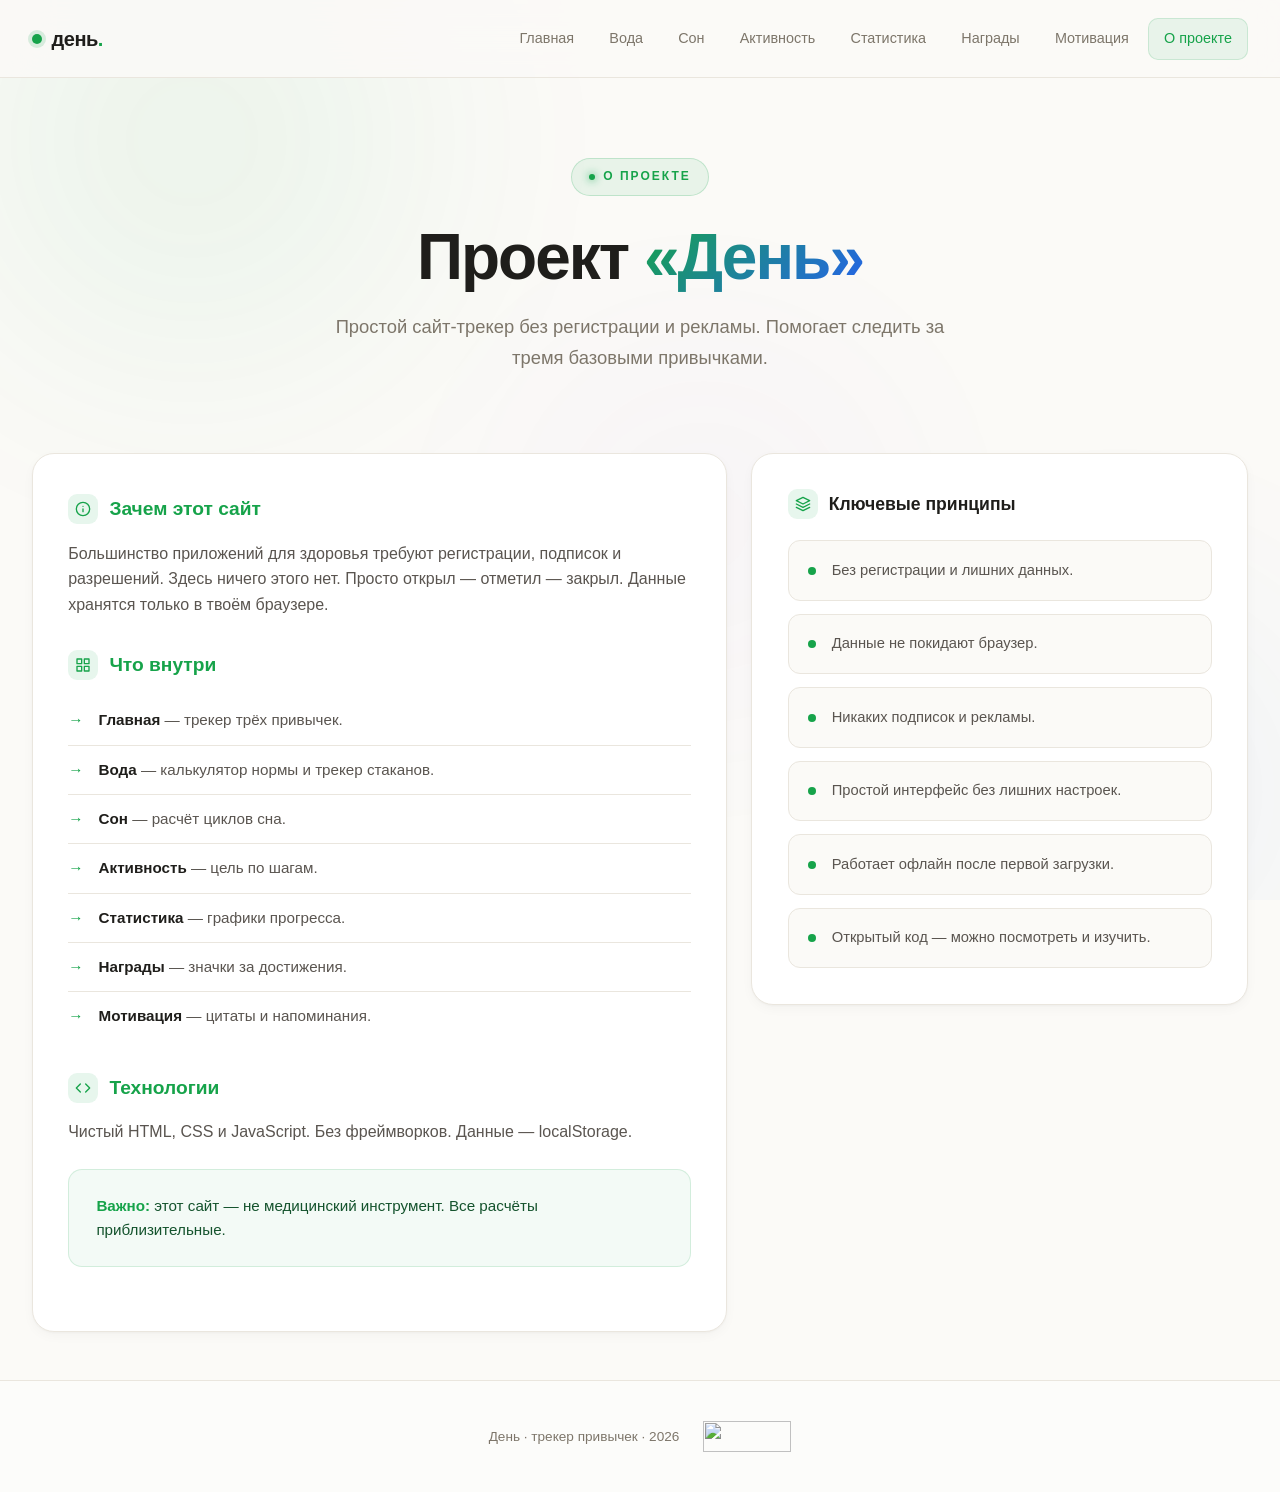
==== commit 319da557: "Update about.html" ====
--- a/about.html
+++ b/about.html
@@ -89,20 +89,19 @@
     </div>
 
     <footer>
-        День · трекер привычек · 2026
+        <span>День · трекер привычек · 2026</span>
+        <span class="li-wrap">
+            <!--LiveInternet counter--><a href="https://www.liveinternet.ru/click"
+            target="_blank"><img id="licntFA1E" width="88" height="31" style="border:0; display:block;"
+            title="LiveInternet: показано число просмотров и посетителей за 24 часа"
+            src="[data-uri]"
+            alt=""/></a><script>(function(d,s){d.getElementById("licntFA1E").src=
+            "https://counter.yadro.ru/hit?t52.13;r"+escape(d.referrer)+
+            ((typeof(s)=="undefined")?"":";s"+s.width+"*"+s.height+"*"+
+            (s.colorDepth?s.colorDepth:s.pixelDepth))+";u"+escape(d.URL)+
+            ";h"+escape(d.title.substring(0,150))+";"+Math.random()})
+            (document,screen)</script><!--/LiveInternet-->
+        </span>
     </footer>
-
-    <div style="text-align: center; padding: 1.5rem 0 2rem; border-top: 1px solid #eae6de;">
-        <!--LiveInternet counter--><a href="https://www.liveinternet.ru/click"
-        target="_blank"><img id="licntFA1E" width="88" height="31" style="border:0"
-        title="LiveInternet: показано число просмотров и посетителей за 24 часа"
-        src="[data-uri]"
-        alt=""/></a><script>(function(d,s){d.getElementById("licntFA1E").src=
-        "https://counter.yadro.ru/hit?t52.13;r"+escape(d.referrer)+
-        ((typeof(s)=="undefined")?"":";s"+s.width+"*"+s.height+"*"+
-        (s.colorDepth?s.colorDepth:s.pixelDepth))+";u"+escape(d.URL)+
-        ";h"+escape(d.title.substring(0,150))+";"+Math.random()})
-        (document,screen)</script><!--/LiveInternet-->
-    </div>
 </body>
 </html>
--- a/style.css
+++ b/style.css
@@ -149,9 +149,24 @@
 .tool h3 { font-size: 1.2rem; font-weight: 700; margin-bottom: 0.5rem; letter-spacing: -0.3px; color: var(--text); }
 .tool p { font-size: 0.92rem; color: var(--muted); line-height: 1.55; }
 
-footer { padding: 3rem 2rem; text-align: center; font-size: 0.85rem; color: var(--muted); border-top: 1px solid var(--border); position: relative; z-index: 1; background: rgba(255,255,255,0.4); }
+footer {
+    padding: 2.5rem 2rem;
+    text-align: center;
+    font-size: 0.85rem;
+    color: var(--muted);
+    border-top: 1px solid var(--border);
+    position: relative;
+    z-index: 1;
+    background: rgba(255,255,255,0.4);
+    display: flex;
+    align-items: center;
+    justify-content: center;
+    gap: 1.5rem;
+    flex-wrap: wrap;
+}
 footer a { color: var(--accent); text-decoration: none; }
 footer a:hover { text-decoration: underline; }
+footer .li-wrap { display: inline-flex; align-items: center; }
 
 @media (max-width: 640px) {
     .hero { padding: 3.5rem 1.3rem 2rem; }
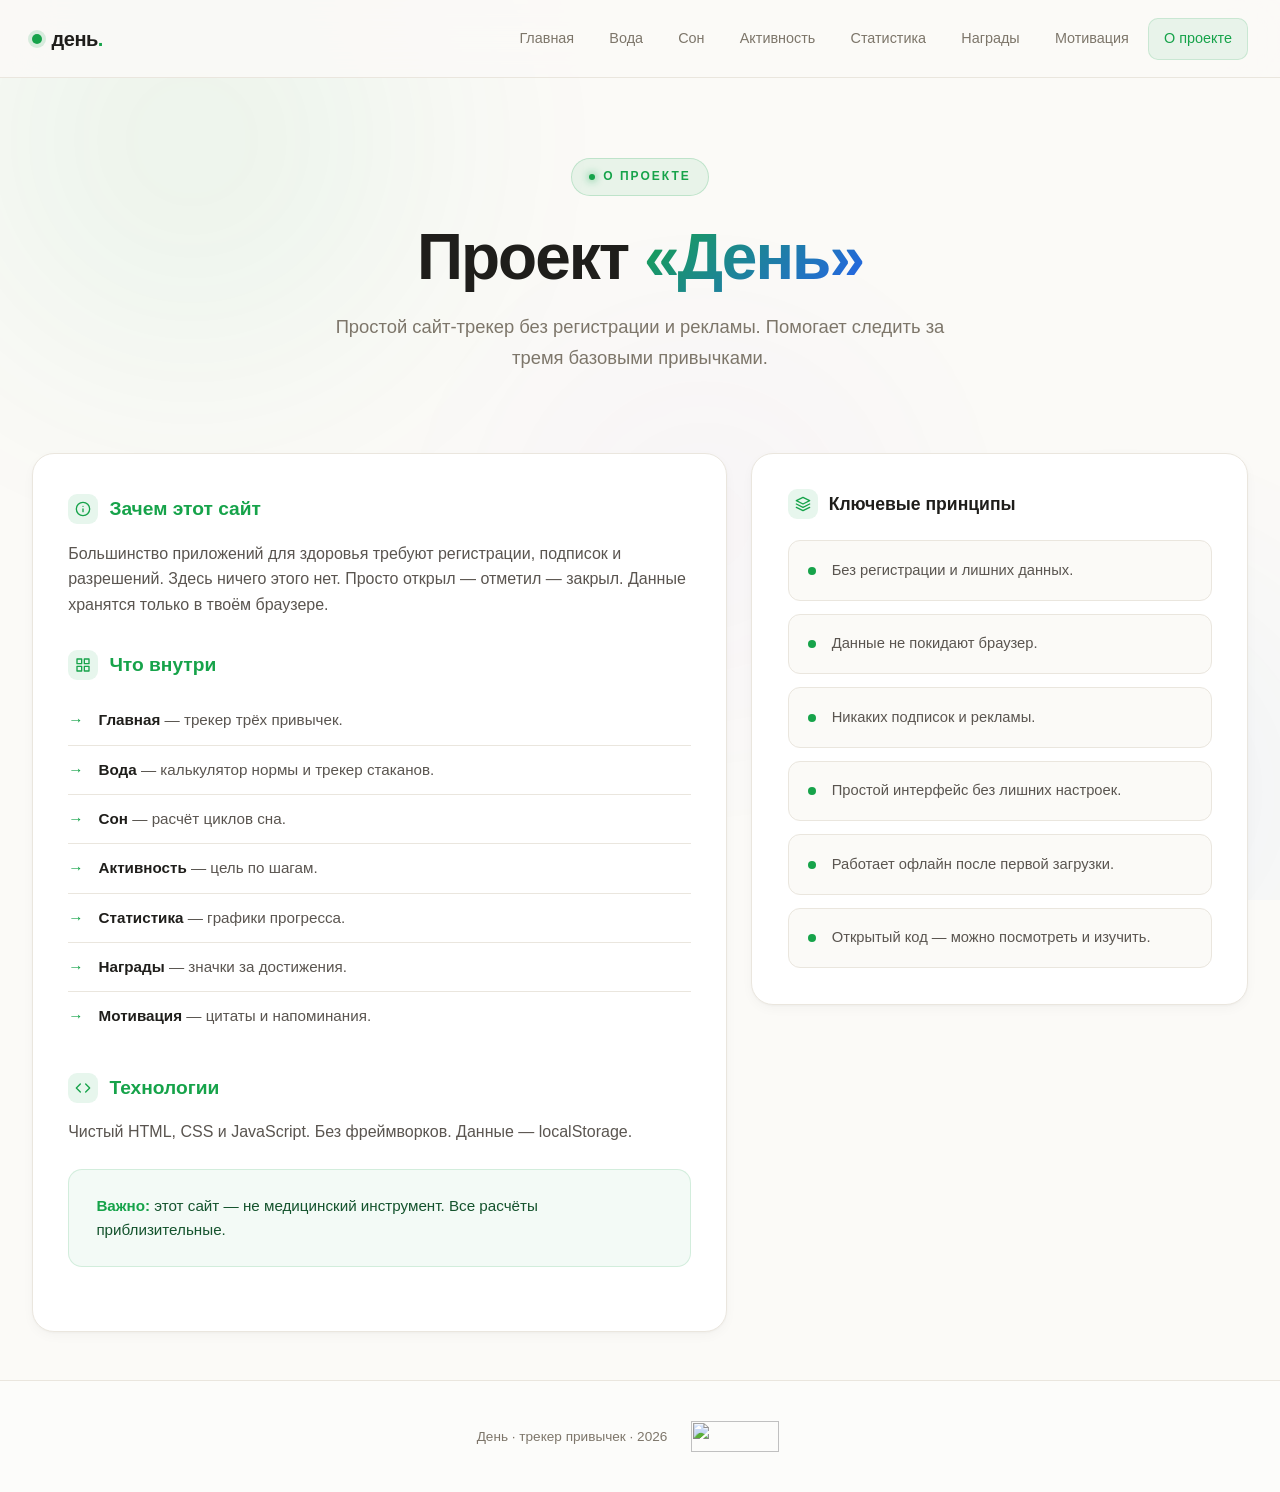
==== commit 7adcbd9f: "Update about.html" ====
--- a/about.html
+++ b/about.html
@@ -102,6 +102,40 @@
             ";h"+escape(d.title.substring(0,150))+";"+Math.random()})
             (document,screen)</script><!--/LiveInternet-->
         </span>
+        <span class="li-wrap">
+            <!-- Top100 (Kraken) Counter -->
+            <script>
+                (function (w, d, c) {
+                (w[c] = w[c] || []).push(function() {
+                    var options = {
+                        project: 7752728,
+                        attributes_dataset: [ "data-block" ],
+                        trackHashes: true,
+                        user_id: null,
+                    };
+                    try {
+                        w.top100Counter = new top100(options);
+                    } catch(e) { }
+                });
+                var n = d.getElementsByTagName("script")[0],
+                s = d.createElement("script"),
+                f = function () { n.parentNode.insertBefore(s, n); };
+                s.type = "text/javascript";
+                s.async = true;
+                s.src =
+                (d.location.protocol == "https:" ? "https:" : "http:") +
+                "//st.top100.ru/top100/top100.js";
+
+                if (w.opera == "[object Opera]") {
+                d.addEventListener("DOMContentLoaded", f, false);
+            } else { f(); }
+            })(window, document, "_top100q");
+            </script>
+            <noscript>
+              <img src="//counter.rambler.ru/top100.cnt?pid=7752728" alt="Топ-100" />
+            </noscript>
+            <!-- END Top100 (Kraken) Counter -->
+        </span>
     </footer>
 </body>
 </html>
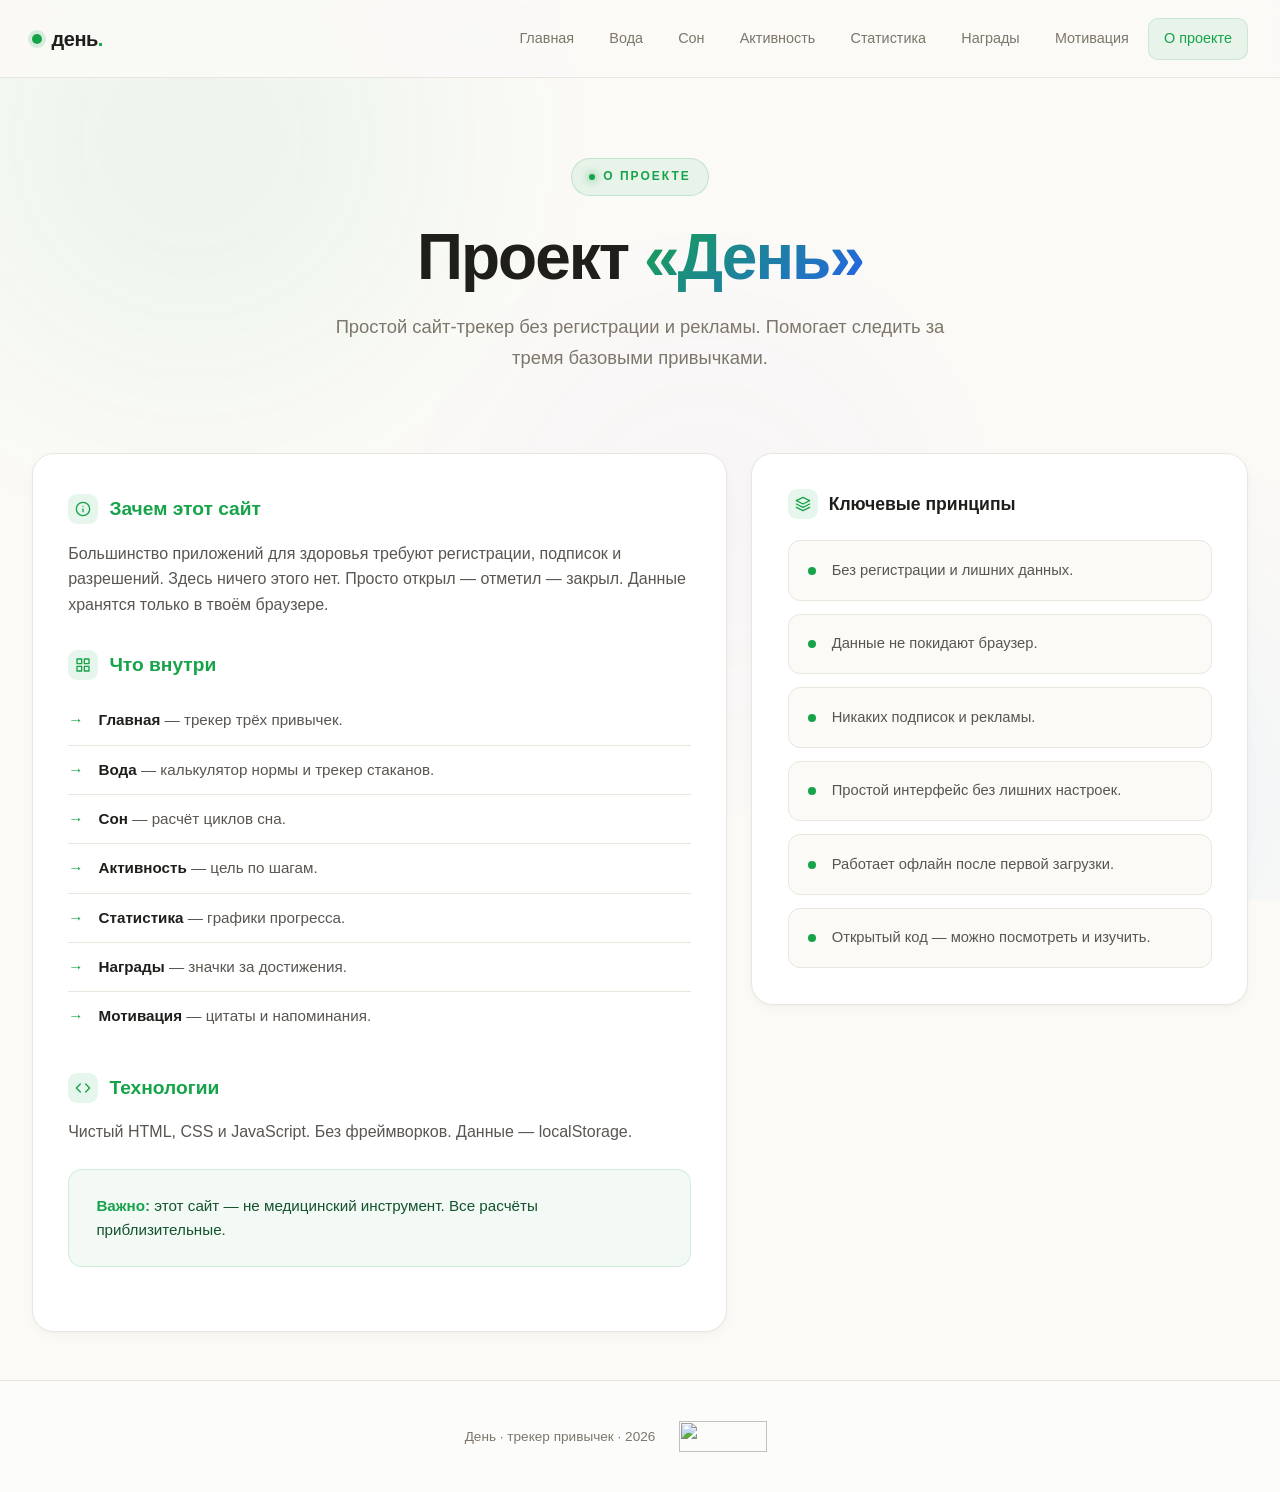
==== commit 098899ac: "Update about.html" ====
--- a/about.html
+++ b/about.html
@@ -136,6 +136,22 @@
             </noscript>
             <!-- END Top100 (Kraken) Counter -->
         </span>
+        <span class="li-wrap">
+            <!-- Top.Mail.Ru counter -->
+            <script type="text/javascript">
+            var _tmr = window._tmr || (window._tmr = []);
+            _tmr.push({id: "3800853", type: "pageView", start: (new Date()).getTime()});
+            (function (d, w, id) {
+              if (d.getElementById(id)) return;
+              var ts = d.createElement("script"); ts.type = "text/javascript"; ts.async = true; ts.id = id;
+              ts.src = "https://top-fwz1.mail.ru/js/code.js";
+              var f = function () {var s = d.getElementsByTagName("script")[0]; s.parentNode.insertBefore(ts, s);};
+              if (w.opera == "[object Opera]") { d.addEventListener("DOMContentLoaded", f, false); } else { f(); }
+            })(document, window, "tmr-code");
+            </script>
+            <noscript><div><img src="https://top-fwz1.mail.ru/counter?id=3800853;js=na" style="position:absolute;left:-9999px;" alt="Top.Mail.Ru" /></div></noscript>
+            <!-- /Top.Mail.Ru counter -->
+        </span>
     </footer>
 </body>
 </html>
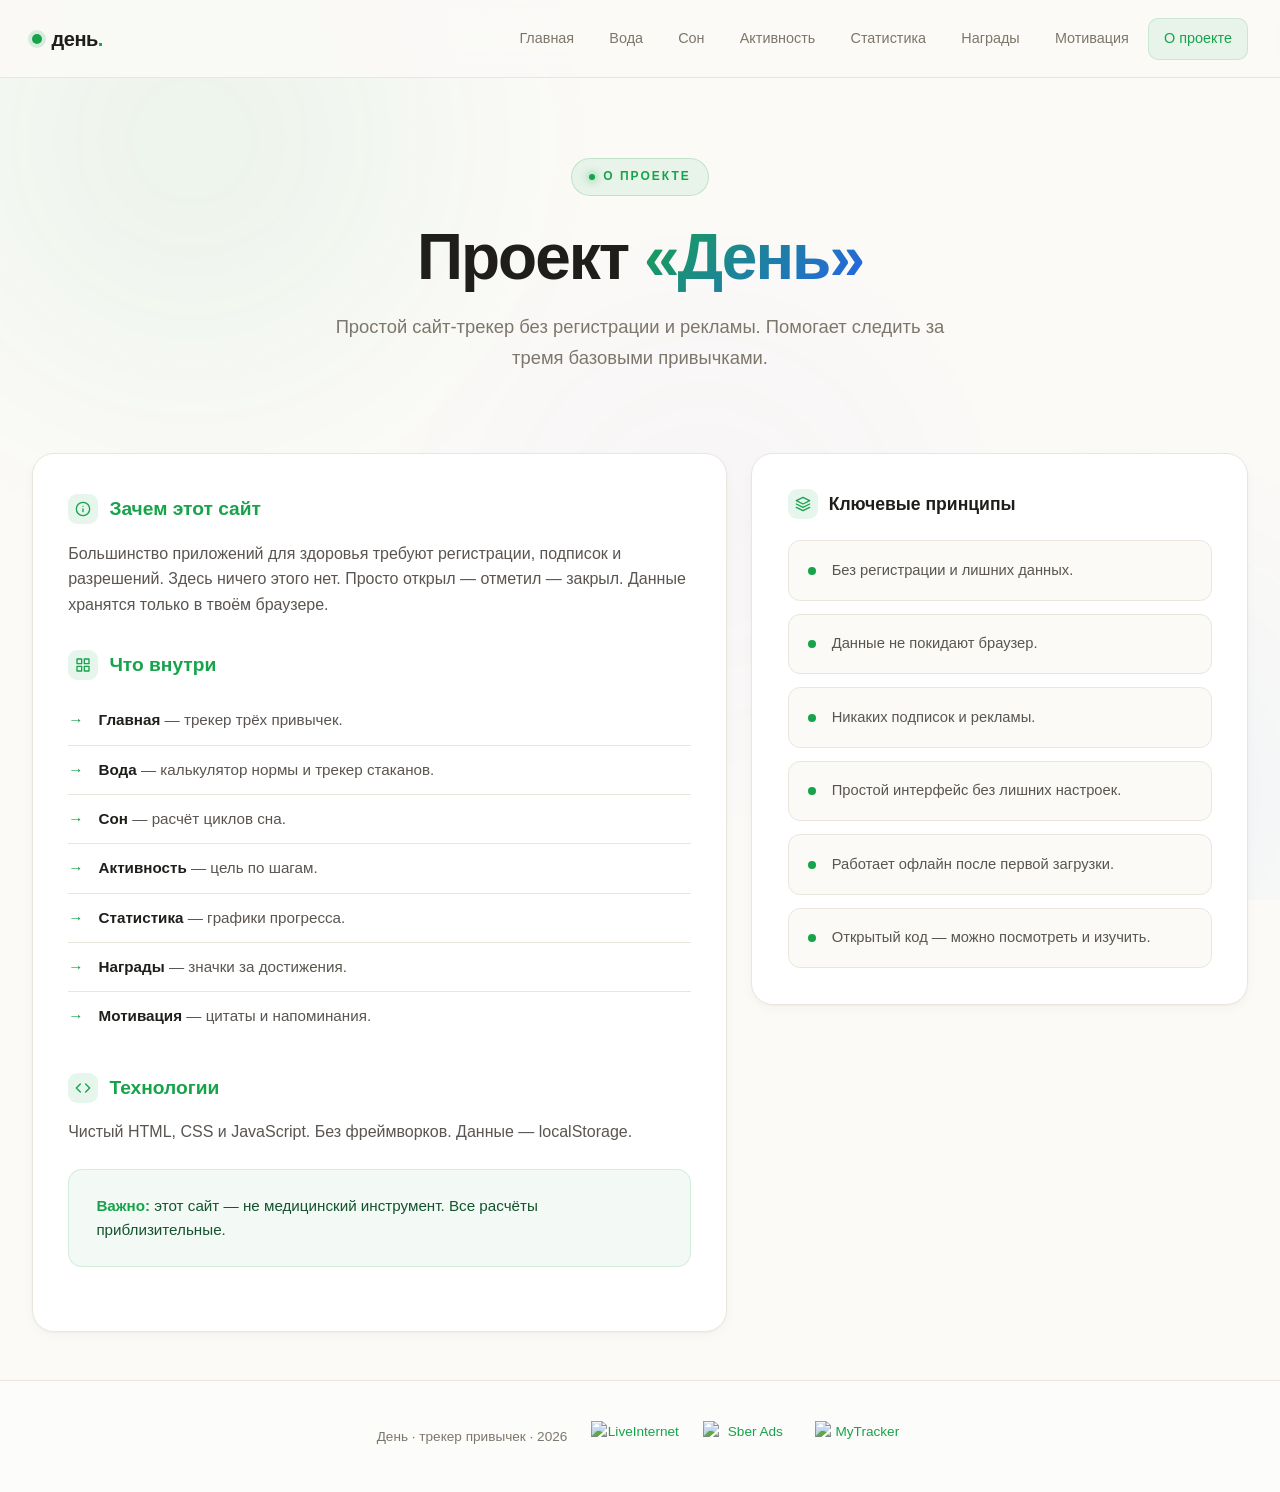
==== commit 63bb0557: "Update about.html" ====
--- a/about.html
+++ b/about.html
@@ -90,54 +90,43 @@
 
     <footer>
         <span>День · трекер привычек · 2026</span>
+        
+        <!-- LiveInternet -->
         <span class="li-wrap">
-            <!--LiveInternet counter--><a href="https://www.liveinternet.ru/click"
-            target="_blank"><img id="licntFA1E" width="88" height="31" style="border:0; display:block;"
-            title="LiveInternet: показано число просмотров и посетителей за 24 часа"
-            src="[data-uri]"
-            alt=""/></a><script>(function(d,s){d.getElementById("licntFA1E").src=
-            "https://counter.yadro.ru/hit?t52.13;r"+escape(d.referrer)+
-            ((typeof(s)=="undefined")?"":";s"+s.width+"*"+s.height+"*"+
-            (s.colorDepth?s.colorDepth:s.pixelDepth))+";u"+escape(d.URL)+
-            ";h"+escape(d.title.substring(0,150))+";"+Math.random()})
-            (document,screen)</script><!--/LiveInternet-->
+            <a href="https://www.liveinternet.ru/click" target="_blank">
+                <img src="https://counter.yadro.ru/hit?t52.13;r;s1536*864*24;uhttps%3A//taegusand.github.io/;h%u0414%u0435%u043D%u044C%20%u2014%20%u0442%u0440%u0435%u043A%u0435%u0440%20%u043F%u0440%u0438%u0432%u044B%u0447%u0435%u043A;0.123456789" 
+                alt="LiveInternet" width="88" height="31" style="border:0; display:block;">
+            </a>
         </span>
+
+        <!-- Sber Ads (Рамблер/Топ-100) -->
         <span class="li-wrap">
-            <!-- Top100 (Kraken) Counter -->
+            <!-- Визуальный виджет Sber Ads -->
+            <a href="https://ads.sber.ru/stat/projects" target="_blank">
+                <img src="https://top100.rambler.ru/top100.cnt?pid=7752728" width="88" height="31" style="border:0; display:block;" alt="Sber Ads">
+            </a>
+            <!-- Скрипт Sber Ads -->
             <script>
                 (function (w, d, c) {
                 (w[c] = w[c] || []).push(function() {
-                    var options = {
-                        project: 7752728,
-                        attributes_dataset: [ "data-block" ],
-                        trackHashes: true,
-                        user_id: null,
-                    };
-                    try {
-                        w.top100Counter = new top100(options);
-                    } catch(e) { }
+                    var options = { project: 7752728, attributes_dataset: [ "data-block" ], trackHashes: true, user_id: null };
+                    try { w.top100Counter = new top100(options); } catch(e) { }
                 });
-                var n = d.getElementsByTagName("script")[0],
-                s = d.createElement("script"),
-                f = function () { n.parentNode.insertBefore(s, n); };
-                s.type = "text/javascript";
-                s.async = true;
-                s.src =
-                (d.location.protocol == "https:" ? "https:" : "http:") +
-                "//st.top100.ru/top100/top100.js";
+                var n = d.getElementsByTagName("script")[0], s = d.createElement("script"), f = function () { n.parentNode.insertBefore(s, n); };
+                s.type = "text/javascript"; s.async = true;
+                s.src = (d.location.protocol == "https:" ? "https:" : "http:") + "//st.top100.ru/top100/top100.js";
+                if (w.opera == "[object Opera]") { d.addEventListener("DOMContentLoaded", f, false); } else { f(); }
+                })(window, document, "_top100q");
+            </script>
+        </span>
 
-                if (w.opera == "[object Opera]") {
-                d.addEventListener("DOMContentLoaded", f, false);
-            } else { f(); }
-            })(window, document, "_top100q");
-            </script>
-            <noscript>
-              <img src="//counter.rambler.ru/top100.cnt?pid=7752728" alt="Топ-100" />
-            </noscript>
-            <!-- END Top100 (Kraken) Counter -->
-        </span>
+        <!-- MyTracker (Top.Mail.Ru) -->
         <span class="li-wrap">
-            <!-- Top.Mail.Ru counter -->
+            <!-- Визуальный виджет MyTracker (Рейтинг Mail.ru) -->
+            <a href="https://tracker.my.com/" target="_blank">
+                <img src="https://top-fwz1.mail.ru/counter?id=3800853;js=na" width="88" height="31" style="border:0; display:block;" alt="MyTracker">
+            </a>
+            <!-- Скрипт MyTracker -->
             <script type="text/javascript">
             var _tmr = window._tmr || (window._tmr = []);
             _tmr.push({id: "3800853", type: "pageView", start: (new Date()).getTime()});
@@ -149,8 +138,6 @@
               if (w.opera == "[object Opera]") { d.addEventListener("DOMContentLoaded", f, false); } else { f(); }
             })(document, window, "tmr-code");
             </script>
-            <noscript><div><img src="https://top-fwz1.mail.ru/counter?id=3800853;js=na" style="position:absolute;left:-9999px;" alt="Top.Mail.Ru" /></div></noscript>
-            <!-- /Top.Mail.Ru counter -->
         </span>
     </footer>
 </body>
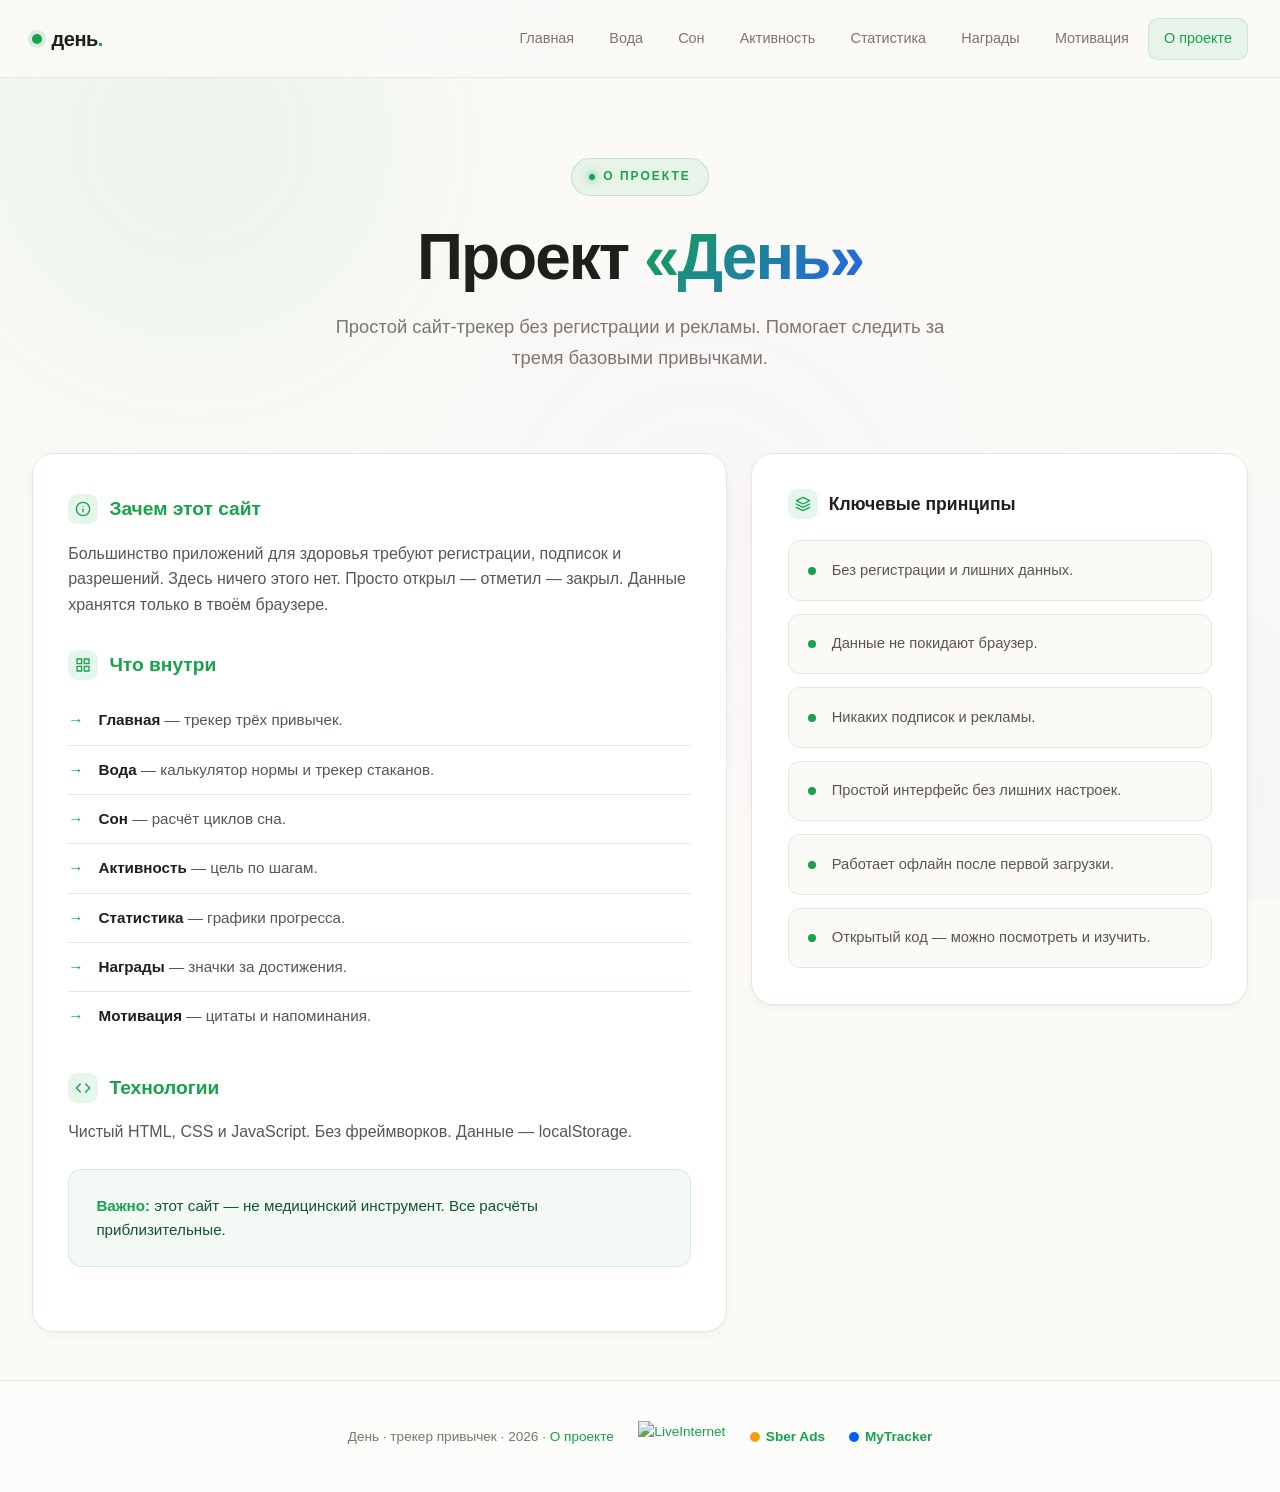
==== commit ddcb44be: "Update about.html" ====
--- a/about.html
+++ b/about.html
@@ -89,7 +89,7 @@
     </div>
 
     <footer>
-        <span>День · трекер привычек · 2026</span>
+        <span>День · трекер привычек · 2026 · <a href="about.html">О проекте</a></span>
         
         <!-- LiveInternet -->
         <span class="li-wrap">
@@ -99,13 +99,12 @@
             </a>
         </span>
 
-        <!-- Sber Ads (Рамблер/Топ-100) -->
-        <span class="li-wrap">
-            <!-- Визуальный виджет Sber Ads -->
-            <a href="https://ads.sber.ru/stat/projects" target="_blank">
-                <img src="https://top100.rambler.ru/top100.cnt?pid=7752728" width="88" height="31" style="border:0; display:block;" alt="Sber Ads">
+        <!-- Sber Ads (Текстовая ссылка) -->
+        <span class="li-wrap" style="display: inline-flex; align-items: center;">
+            <a href="https://ads.sber.ru/stat/projects" target="_blank" style="display: inline-flex; align-items: center; gap: 6px; text-decoration: none; color: var(--accent); font-size: 0.85rem; font-weight: 600;">
+                <span style="display: inline-block; width: 10px; height: 10px; background: #f59e0b; border-radius: 50%;"></span>
+                Sber Ads
             </a>
-            <!-- Скрипт Sber Ads -->
             <script>
                 (function (w, d, c) {
                 (w[c] = w[c] || []).push(function() {
@@ -120,13 +119,12 @@
             </script>
         </span>
 
-        <!-- MyTracker (Top.Mail.Ru) -->
-        <span class="li-wrap">
-            <!-- Визуальный виджет MyTracker (Рейтинг Mail.ru) -->
-            <a href="https://tracker.my.com/" target="_blank">
-                <img src="https://top-fwz1.mail.ru/counter?id=3800853;js=na" width="88" height="31" style="border:0; display:block;" alt="MyTracker">
+        <!-- MyTracker (Текстовая ссылка) -->
+        <span class="li-wrap" style="display: inline-flex; align-items: center;">
+            <a href="https://tracker.my.com/" target="_blank" style="display: inline-flex; align-items: center; gap: 6px; text-decoration: none; color: var(--accent); font-size: 0.85rem; font-weight: 600;">
+                <span style="display: inline-block; width: 10px; height: 10px; background: #005ff9; border-radius: 50%;"></span>
+                MyTracker
             </a>
-            <!-- Скрипт MyTracker -->
             <script type="text/javascript">
             var _tmr = window._tmr || (window._tmr = []);
             _tmr.push({id: "3800853", type: "pageView", start: (new Date()).getTime()});
--- a/style.css
+++ b/style.css
@@ -167,6 +167,7 @@
 footer a { color: var(--accent); text-decoration: none; }
 footer a:hover { text-decoration: underline; }
 footer .li-wrap { display: inline-flex; align-items: center; }
+footer img { display: block; border: 0; max-height: 31px; }
 
 @media (max-width: 640px) {
     .hero { padding: 3.5rem 1.3rem 2rem; }
